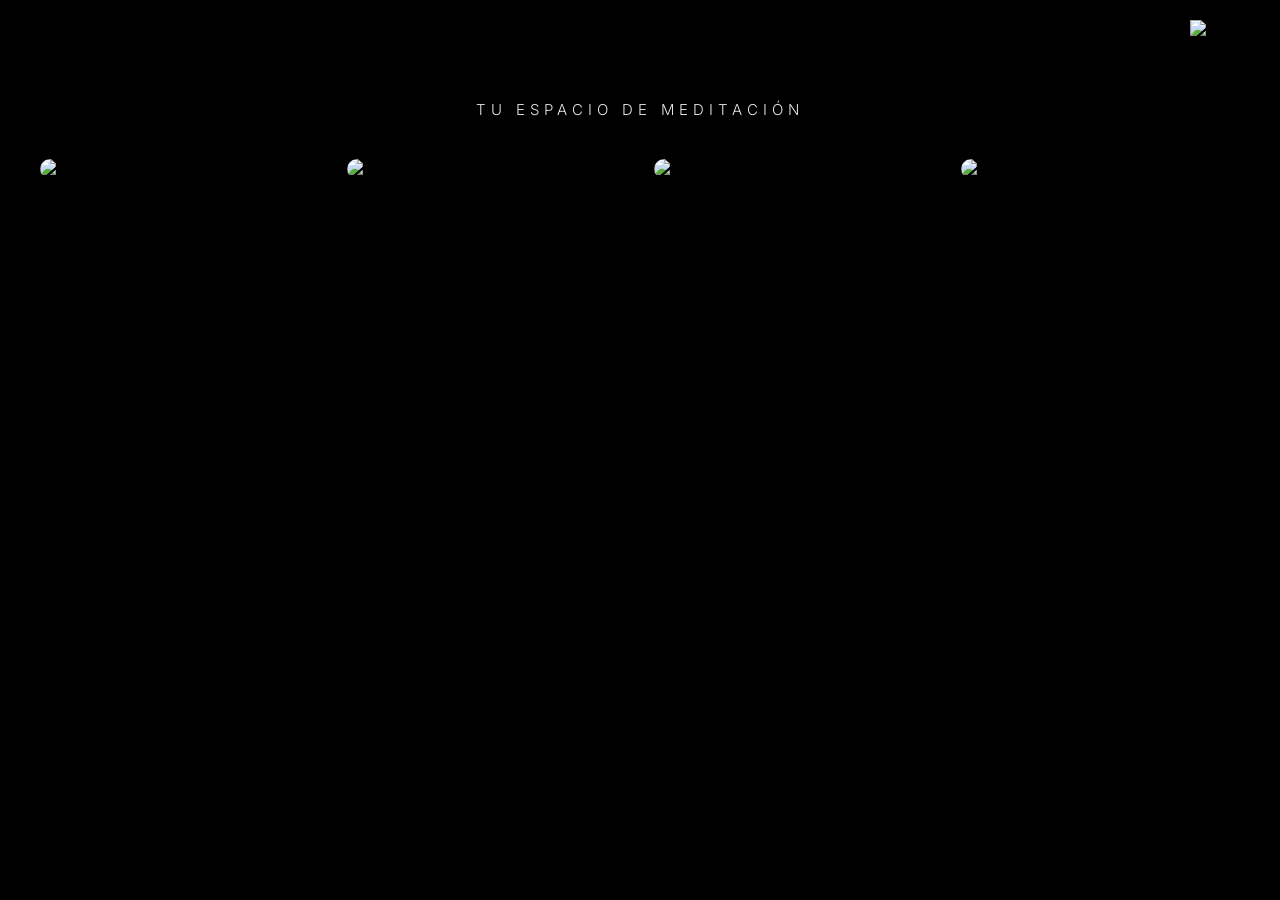
==== index.html @ c8a004c3 "Add files via upload" ====
<!DOCTYPE html>
<html lang="es">
<head>
    <meta charset="UTF-8">
    <meta name="viewport" content="width=device-width, initial-scale=1.0, viewport-fit=cover">
    <title>Dharma Eterno · Tu espacio de meditación</title>
    <meta name="theme-color" content="#0b0614">
    <meta name="apple-mobile-web-app-capable" content="yes">
    <meta name="mobile-web-app-capable" content="yes">
    <meta name="apple-mobile-web-app-status-bar-style" content="black-translucent">
    <meta name="apple-mobile-web-app-title" content="Dharma Eterno">
    <link rel="manifest" href="/manifest.webmanifest">
    <link rel="icon" href="/assets/img/icon-192.png">
    <link rel="apple-touch-icon" href="/assets/img/icon-192.png">
    <link rel="preconnect" href="https://fonts.googleapis.com">
    <link rel="preconnect" href="https://fonts.gstatic.com" crossorigin>
    <link href="https://fonts.googleapis.com/css2?family=Inter:wght@200;300;400&display=swap" rel="stylesheet">
    
    <style>
        body, html {
            margin: 0 !important;
            padding: 0 !important;
            width: 100% !important;
            height: 100% !important;
            font-family: 'Inter', sans-serif;
            background-color: #000;
            overflow: hidden !important;
            overscroll-behavior: none;
            position: fixed;
        }

        /* FONDO PRINCIPAL */
        .background-app {
            position: fixed; 
            top: 0;
            left: 0;
            width: 100%;
            height: 100%;
            background: url('/assets/home/fondo-home.webp') no-repeat center center; 
            background-size: cover;
            z-index: 1;
        }

        /* INTERFAZ PRINCIPAL */
        .scroll-container {
            position: fixed;
            top: 0;
            left: 0;
            z-index: 5;
            width: 100%;
            height: 100%;
            overflow-y: auto; 
            -webkit-overflow-scrolling: touch; 
            overscroll-behavior: contain;
            display: flex;
            flex-direction: column;
            align-items: center;
            box-sizing: border-box;
            padding: 100px 20px 40px 20px; 
        }

        .logo-container {
            position: fixed; 
            top: 20px;
            right: 20px;
            z-index: 10;
        }

        .logo {
            width: 70px;
            height: auto;
            display: block;
        }

        .app-title {
            font-size: 15px; 
            font-weight: 300; 
            color: #ffffff;
            margin-bottom: 40px; 
            text-align: center;
            letter-spacing: 5px; 
            text-transform: uppercase; 
            opacity: 0.9;
        }

        .grid-container {
            display: flex;
            flex-wrap: wrap; 
            justify-content: center;
            align-items: flex-start;
            gap: 28px; 
            width: 100%;
            max-width: 1200px;
            box-sizing: border-box;
        }

        /* Estilo base de las cartas */
        .grid-item {
            box-sizing: border-box;
            display: flex;
            justify-content: center;
            align-items: center;
            width: calc(25% - 21px); 
            position: relative;
            border-radius: 12px;
            overflow: hidden; 
            cursor: pointer;
            
            /* Entrada inicial en abanico suave */
            opacity: 0;
            transform: translateY(30px);
            animation: entradaSuave 1.2s cubic-bezier(0.25, 1, 0.5, 1) forwards;
            
            /* Crecimiento pausado y súper fluido */
            transition: transform 0.9s cubic-bezier(0.2, 0.8, 0.2, 1), opacity 0.9s ease;
            -webkit-tap-highlight-color: transparent;
        }

        .grid-item img {
            width: 100%;
            height: auto;
            display: block;
            pointer-events: none; 
        }

        /* CRECIMIENTO LENTO AL PULSAR */
        .grid-item.carta-pulsada {
            transform: scale(1.05) !important;
            z-index: 6; /* Se mantiene ligeramente por encima mientras ocurre el fundido */
        }

        /* Las no seleccionadas se atenúan con calma */
        .grid-container.seleccion-activa .grid-item:not(.carta-pulsada) {
            opacity: 0.3;
        }

        /* ONDAS DE LUZ CONCÉNTRICAS */
        .onda-luz {
            position: absolute;
            border: 2px solid rgba(255, 255, 255, 0.8);
            border-radius: 50%;
            transform: scale(0);
            pointer-events: none;
            opacity: 1;
            box-shadow: 0 0 25px rgba(255, 255, 255, 0.6), inset 0 0 20px rgba(255, 255, 255, 0.3);
            animation: expandirOnda 1.2s cubic-bezier(0.25, 1, 0.5, 1) forwards;
        }

        @keyframes expandirOnda {
            to {
                transform: scale(5.5);
                opacity: 0;
                box-shadow: 0 0 40px rgba(255, 255, 255, 0.2), inset 0 0 40px rgba(255, 255, 255, 0.05);
            }
        }

        /* Retrasos escalonados para cada onda */
        .onda-luz.onda-1 { animation-delay: 0s; }
        .onda-luz.onda-2 { animation-delay: 0.15s; }
        .onda-luz.onda-3 { animation-delay: 0.3s; }

        /* Retrasos de entrada inicial relajados */
        .grid-item:nth-child(1) { animation-delay: 0.15s; }
        .grid-item:nth-child(2) { animation-delay: 0.3s; }
        .grid-item:nth-child(3) { animation-delay: 0.45s; }
        .grid-item:nth-child(4) { animation-delay: 0.6s; }

        @keyframes entradaSuave {
            to { opacity: 1; transform: translateY(0); }
        }

        /* PANTALLAS SECUNDARIAS: FUNDIDO ENCADENADO LENTO */
        .sub-screen {
            position: fixed;
            top: 0;
            left: 0;
            width: 100%;
            height: 100%;
            z-index: 20; /* Aparecen por encima del Home sin quitarlo */
            display: flex;
            flex-direction: column;
            justify-content: center;
            align-items: center;
            color: white;
            
            /* Transición extremadamente lenta y poética */
            opacity: 0;
            pointer-events: none;
            transition: opacity 1s cubic-bezier(0.3, 0.05, 0.2, 1);
        }

        /* Cuando se activa, se funde pacíficamente sobre lo que ya hay */
        .sub-screen.activa {
            opacity: 1;
            pointer-events: auto;
        }

        #pantalla-1 { background-color: #1b2e24; } 
        #pantalla-2 { background-color: #1a2332; } 
        #pantalla-3 { background-color: #251b35; } 
        #pantalla-4 { background-color: #2d1e18; } 

        .sub-screen h1 {
            font-weight: 200;
            font-size: 28px;
            letter-spacing: 3px;
            margin-bottom: 30px;
        }

        .btn-volver {
            background: transparent;
            border: 1px solid rgba(255, 255, 255, 0.4);
            color: white;
            padding: 12px 30px;
            font-size: 12px;
            font-weight: 300;
            letter-spacing: 2px;
            text-transform: uppercase;
            cursor: pointer;
            border-radius: 30px;
            transition: background 0.5s, transform 0.3s;
        }

        .btn-volver:active {
            background: rgba(255, 255, 255, 0.1);
            transform: scale(0.97);
        }

        /* RESPONSIVE */
        @media (max-width: 768px) and (orientation: portrait) {
            .scroll-container { padding-top: 130px; }
            .grid-container { max-width: 550px; }
            .grid-item { width: calc(50% - 14px); }
            .app-title { font-size: 13px; margin-bottom: 30px; }
        }

        @media (max-height: 500px) and (orientation: landscape) {
            .scroll-container { padding-top: 80px; }
            .grid-container { max-width: 95%; }
            .grid-item { width: calc(25% - 21px); }
        }
    </style>
</head>
<body>

    <div class="background-app"></div>

    <div class="logo-container">
        <img src="/assets/img/logo.png" alt="Logo" class="logo">
    </div>

    <!-- Interfaz Principal (Permanece visible detrás durante el fundido) -->
    <div class="scroll-container" id="home-screen">
        <div class="app-title">Tu espacio de meditación</div>
        <div class="grid-container" id="cartas-contenedor">
            <div class="grid-item" onclick="abrirSeccion(2, this, event, '/meditaciones/')">
                <img src="/assets/home/carta-meditaciones.png" alt="Meditaciones por emoción">
            </div>
            <div class="grid-item" onclick="abrirSeccion(1, this, event, '/oraculo/')">
                <img src="/assets/home/carta-oraculo.png" alt="Oráculo de afirmaciones">
            </div>
            <div class="grid-item" onclick="abrirSeccion(3, this, event, '/musica/')">
                <img src="/assets/home/carta-musica.png" alt="Biblioteca de música">
            </div>
            <div class="grid-item" onclick="abrirSeccion(4, this, event, '/podcast/')">
                <img src="/assets/home/carta-podcast.png" alt="Podcast">
            </div>
        </div>
    </div>

    <!-- Fundidos de transición: al terminar se abre la sección real -->
    <div class="sub-screen" id="pantalla-1"></div>
    <div class="sub-screen" id="pantalla-2"></div>
    <div class="sub-screen" id="pantalla-3"></div>
    <div class="sub-screen" id="pantalla-4"></div>


    <script>
        var navegando = false;
        function abrirSeccion(numeroPantalla, elemento, event, destino) {
            if (navegando) return;
            navegando = true;
            // 1. La carta elegida crece lenta y armoniosamente
            document.getElementById('cartas-contenedor').classList.add('seleccion-activa');
            elemento.classList.add('carta-pulsada');

            // 2. GENERAR ONDAS DE LUZ CONCÉNTRICAS desde el punto del clic
            const numOndas = 3; // Cantidad de ondas
            
            for (let i = 0; i < numOndas; i++) {
                const onda = document.createElement('div');
                onda.classList.add('onda-luz', `onda-${i + 1}`);
                
                const tamano = 30; // Tamaño inicial pequeño
                onda.style.width = onda.style.height = `${tamano}px`;
                
                const rect = elemento.getBoundingClientRect();
                const clickX = event.clientX - rect.left;
                const clickY = event.clientY - rect.top;
                
                // Centrar la onda en el punto del clic
                onda.style.left = `${clickX - (tamano / 2)}px`;
                onda.style.top = `${clickY - (tamano / 2)}px`;
                
                elemento.appendChild(onda);
            }

            // 3. TRANSICIÓN ESPIRITUAL: La nueva pantalla aparece disolviéndose suavemente ENCIMA de las cartas.
            setTimeout(() => {
                document.getElementById(`pantalla-${numeroPantalla}`).classList.add('activa');
            }, 150); 

            // 4. Abrir la sección cuando el fundido ya casi ha terminado
            setTimeout(() => { window.location.href = destino; }, 1100);
        }

        function volverAlHome(numeroPantalla) {
            navegando = false;
            // El color secundario se desvanece suavemente revelando de nuevo las cartas que estaban debajo
            document.getElementById(`pantalla-${numeroPantalla}`).classList.remove('activa');
            document.getElementById('cartas-contenedor').classList.remove('seleccion-activa');
            
            const cartas = document.querySelectorAll('.grid-item');
            cartas.forEach((carta, indice) => {
                carta.classList.remove('carta-pulsada');
                
                // Limpiar ondas antiguas
                const ondasAntiguos = carta.querySelectorAll('.onda-luz');
                ondasAntiguos.forEach(o => o.remove());
                
                // Reiniciar animación armónica de abanico al volver
                carta.style.animation = 'none';
                carta.offsetHeight; 
                carta.style.animation = `entradaSuave 1.2s cubic-bezier(0.25, 1, 0.5, 1) forwards`;
                carta.style.animationDelay = `${(indice + 1) * 0.15}s`;
            });
        }
    
        // Si el usuario vuelve con el gesto "atrás" del móvil, se restablece la portada
        window.addEventListener('pageshow', function (e) {
            if (e.persisted || navegando) {
                document.querySelectorAll('.sub-screen').forEach(s => s.classList.remove('activa'));
                volverAlHome(0);
            }
        });
    </script>

</body>
</html>
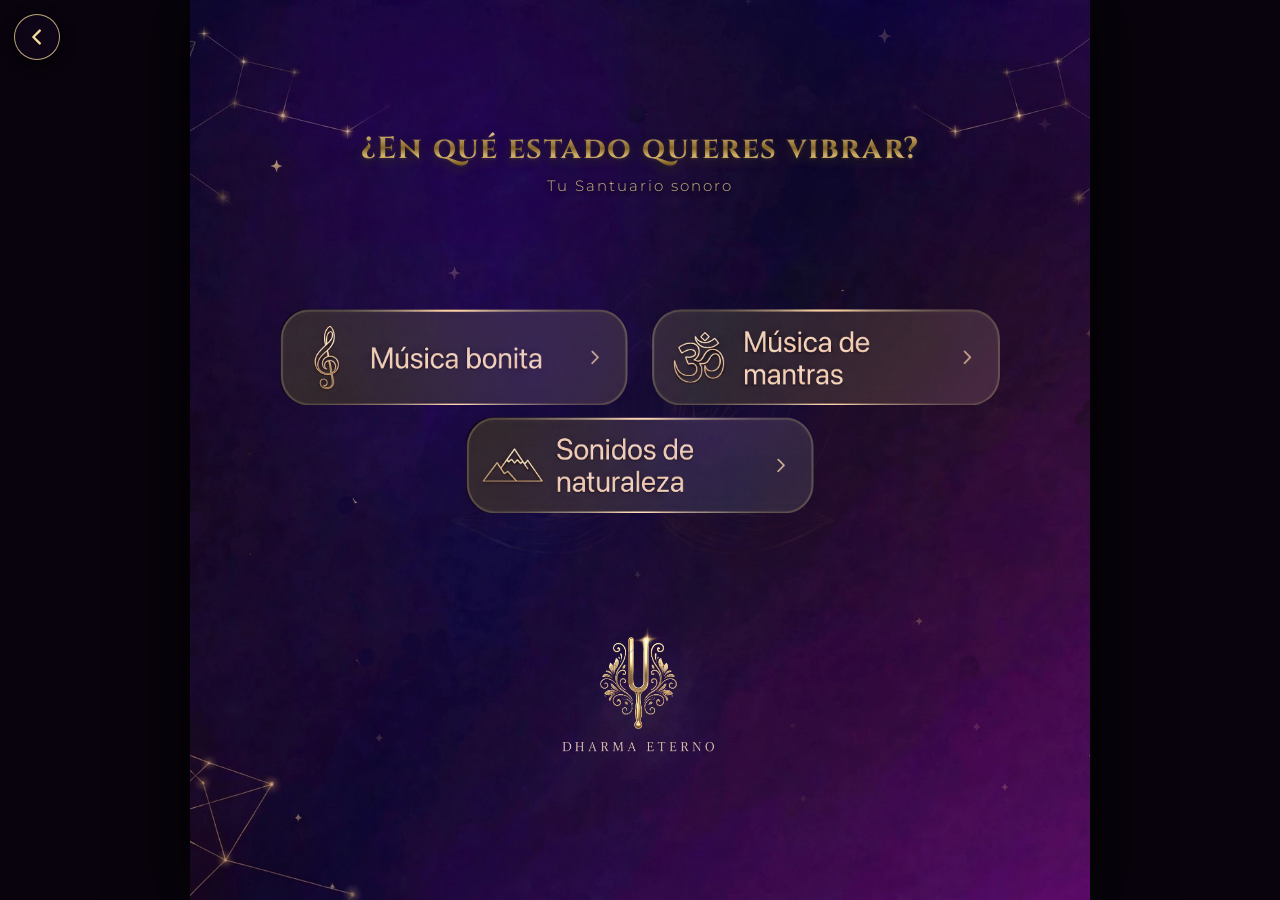
==== commit cd1aa077: "Add files via upload" ====
--- a/index.html
+++ b/index.html
@@ -3,152 +3,148 @@
 <head>
     <meta charset="UTF-8">
     <meta name="viewport" content="width=device-width, initial-scale=1.0, viewport-fit=cover">
-    <title>Dharma Eterno · Tu espacio de meditación</title>
-    <meta name="theme-color" content="#0b0614">
-    <meta name="apple-mobile-web-app-capable" content="yes">
-    <meta name="mobile-web-app-capable" content="yes">
-    <meta name="apple-mobile-web-app-status-bar-style" content="black-translucent">
-    <meta name="apple-mobile-web-app-title" content="Dharma Eterno">
-    <link rel="manifest" href="/manifest.webmanifest">
-    <link rel="icon" href="/assets/img/icon-192.png">
-    <link rel="apple-touch-icon" href="/assets/img/icon-192.png">
+    <title>Música · Dharma Eterno</title>
+    <!-- Fuentes elegantes -->
     <link rel="preconnect" href="https://fonts.googleapis.com">
     <link rel="preconnect" href="https://fonts.gstatic.com" crossorigin>
-    <link href="https://fonts.googleapis.com/css2?family=Inter:wght@200;300;400&display=swap" rel="stylesheet">
+    <link href="https://fonts.googleapis.com/css2?family=Cinzel:wght@600;700;800&family=Montserrat:wght@300;400;500&display=swap" rel="stylesheet">
     
     <style>
-        body, html {
-            margin: 0 !important;
-            padding: 0 !important;
-            width: 100% !important;
-            height: 100% !important;
-            font-family: 'Inter', sans-serif;
-            background-color: #000;
-            overflow: hidden !important;
-            overscroll-behavior: none;
-            position: fixed;
-        }
-
-        /* FONDO PRINCIPAL */
-        .background-app {
-            position: fixed; 
-            top: 0;
-            left: 0;
-            width: 100%;
-            height: 100%;
-            background: url('/assets/home/fondo-home.webp') no-repeat center center; 
+        * {
+            box-sizing: border-box;
+            margin: 0;
+            padding: 0;
+        }
+
+        html, body {
+            width: 100%;
+            min-height: 100vh;
+            background-color: #08030c;
+            font-family: 'Montserrat', sans-serif;
+            overflow-x: hidden;
+        }
+
+        /* Envoltorio de fondo general */
+        .app-viewport {
+            width: 100vw;
+            min-height: 100vh;
+            display: flex;
+            justify-content: center;
+            align-items: center;
+            background-color: #08030c;
+        }
+
+        /* Contenedor principal de la app */
+        .app-container {
+            width: 100%;
+            max-width: 900px;
+            min-height: 100vh;
+            background-image: url('/assets/img/fondo.webp');
             background-size: cover;
-            z-index: 1;
-        }
-
-        /* INTERFAZ PRINCIPAL */
-        .scroll-container {
-            position: fixed;
-            top: 0;
-            left: 0;
-            z-index: 5;
-            width: 100%;
-            height: 100%;
-            overflow-y: auto; 
-            -webkit-overflow-scrolling: touch; 
-            overscroll-behavior: contain;
+            background-position: center;
+            background-repeat: no-repeat;
             display: flex;
             flex-direction: column;
             align-items: center;
-            box-sizing: border-box;
-            padding: 100px 20px 40px 20px; 
-        }
-
-        .logo-container {
-            position: fixed; 
-            top: 20px;
-            right: 20px;
-            z-index: 10;
-        }
-
-        .logo {
-            width: 70px;
-            height: auto;
-            display: block;
-        }
-
-        .app-title {
-            font-size: 15px; 
-            font-weight: 300; 
-            color: #ffffff;
-            margin-bottom: 40px; 
+            justify-content: space-between;
+            box-shadow: 0 0 60px rgba(0, 0, 0, 0.95);
+            position: relative;
+        }
+
+        /* Estilos del Encabezado */
+        .header {
             text-align: center;
-            letter-spacing: 5px; 
-            text-transform: uppercase; 
-            opacity: 0.9;
-        }
-
-        .grid-container {
-            display: flex;
-            flex-wrap: wrap; 
-            justify-content: center;
-            align-items: flex-start;
-            gap: 28px; 
-            width: 100%;
-            max-width: 1200px;
-            box-sizing: border-box;
-        }
-
-        /* Estilo base de las cartas */
-        .grid-item {
-            box-sizing: border-box;
+            width: 100%;
+            max-width: 800px;
+        }
+
+        /* TÍTULO ORO VIEJO / ANTIGUO MATIZADO */
+        .header h1 {
+            font-family: 'Cinzel', serif;
+            font-weight: 700;
+            line-height: 1.25;
+            letter-spacing: 1.5px;
+            text-align: center;
+            margin-bottom: 8px;
+
+            background: linear-gradient(
+                180deg, 
+                #EADBBD 0%, 
+                #C2A15D 20%, 
+                #856428 48%, 
+                #D4B36B 68%, 
+                #94712F 85%, 
+                #573F15 100%
+            );
+            -webkit-background-clip: text;
+            -webkit-text-fill-color: transparent;
+
+            filter: drop-shadow(0px 3px 5px rgba(0, 0, 0, 0.92)) drop-shadow(0px 1px 1px rgba(255, 235, 190, 0.2));
+        }
+
+        .header p {
+            color: #cbb483;
+            font-weight: 300;
+            letter-spacing: 2px;
+            text-shadow: 0 2px 5px rgba(0, 0, 0, 0.9);
+        }
+
+        /* Contenedor de Botones */
+        .grid-buttons {
+            display: grid;
+            width: 100%;
+            transition: opacity 0.8s ease;
+        }
+
+        .btn-item {
+            width: 100%;
+            background: transparent;
+            border: none;
+            cursor: pointer;
+            outline: none;
             display: flex;
             justify-content: center;
             align-items: center;
-            width: calc(25% - 21px); 
             position: relative;
+            overflow: hidden; /* Mantiene las ondas dentro del marco del botón */
             border-radius: 12px;
-            overflow: hidden; 
-            cursor: pointer;
-            
-            /* Entrada inicial en abanico suave */
-            opacity: 0;
-            transform: translateY(30px);
-            animation: entradaSuave 1.2s cubic-bezier(0.25, 1, 0.5, 1) forwards;
-            
-            /* Crecimiento pausado y súper fluido */
-            transition: transform 0.9s cubic-bezier(0.2, 0.8, 0.2, 1), opacity 0.9s ease;
+            transition: transform 0.8s cubic-bezier(0.2, 0.8, 0.2, 1), opacity 0.8s ease;
             -webkit-tap-highlight-color: transparent;
         }
 
-        .grid-item img {
+        .btn-item img {
             width: 100%;
             height: auto;
             display: block;
-            pointer-events: none; 
-        }
-
-        /* CRECIMIENTO LENTO AL PULSAR */
-        .grid-item.carta-pulsada {
+            pointer-events: none;
+        }
+
+        /* EFECTO AL PULSAR EL BOTÓN */
+        .btn-item.carta-pulsada {
             transform: scale(1.05) !important;
-            z-index: 6; /* Se mantiene ligeramente por encima mientras ocurre el fundido */
+            z-index: 6;
         }
 
         /* Las no seleccionadas se atenúan con calma */
-        .grid-container.seleccion-activa .grid-item:not(.carta-pulsada) {
+        .grid-buttons.seleccion-activa .btn-item:not(.carta-pulsada) {
             opacity: 0.3;
         }
 
         /* ONDAS DE LUZ CONCÉNTRICAS */
         .onda-luz {
             position: absolute;
-            border: 2px solid rgba(255, 255, 255, 0.8);
+            border: 2px solid rgba(255, 255, 255, 0.85);
             border-radius: 50%;
             transform: scale(0);
             pointer-events: none;
             opacity: 1;
-            box-shadow: 0 0 25px rgba(255, 255, 255, 0.6), inset 0 0 20px rgba(255, 255, 255, 0.3);
+            box-shadow: 0 0 25px rgba(255, 255, 255, 0.7), inset 0 0 20px rgba(255, 255, 255, 0.35);
             animation: expandirOnda 1.2s cubic-bezier(0.25, 1, 0.5, 1) forwards;
         }
 
         @keyframes expandirOnda {
             to {
-                transform: scale(5.5);
+                transform: scale(6);
                 opacity: 0;
                 box-shadow: 0 0 40px rgba(255, 255, 255, 0.2), inset 0 0 40px rgba(255, 255, 255, 0.05);
             }
@@ -159,37 +155,38 @@
         .onda-luz.onda-2 { animation-delay: 0.15s; }
         .onda-luz.onda-3 { animation-delay: 0.3s; }
 
-        /* Retrasos de entrada inicial relajados */
-        .grid-item:nth-child(1) { animation-delay: 0.15s; }
-        .grid-item:nth-child(2) { animation-delay: 0.3s; }
-        .grid-item:nth-child(3) { animation-delay: 0.45s; }
-        .grid-item:nth-child(4) { animation-delay: 0.6s; }
-
-        @keyframes entradaSuave {
-            to { opacity: 1; transform: translateY(0); }
-        }
-
-        /* PANTALLAS SECUNDARIAS: FUNDIDO ENCADENADO LENTO */
+        /* Logo inferior */
+        .logo-container {
+            text-align: center;
+            display: flex;
+            justify-content: center;
+            align-items: center;
+        }
+
+        .logo-container img {
+            width: 100%;
+            height: auto;
+            display: block;
+        }
+
+        /* PANTALLAS SECUNDARIAS */
         .sub-screen {
             position: fixed;
             top: 0;
             left: 0;
             width: 100%;
             height: 100%;
-            z-index: 20; /* Aparecen por encima del Home sin quitarlo */
+            z-index: 20;
             display: flex;
             flex-direction: column;
             justify-content: center;
             align-items: center;
             color: white;
-            
-            /* Transición extremadamente lenta y poética */
             opacity: 0;
             pointer-events: none;
-            transition: opacity 1s cubic-bezier(0.3, 0.05, 0.2, 1);
-        }
-
-        /* Cuando se activa, se funde pacíficamente sobre lo que ya hay */
+            transition: opacity 1.4s cubic-bezier(0.3, 0.05, 0.2, 1);
+        }
+
         .sub-screen.activa {
             opacity: 1;
             pointer-events: auto;
@@ -201,8 +198,9 @@
         #pantalla-4 { background-color: #2d1e18; } 
 
         .sub-screen h1 {
-            font-weight: 200;
-            font-size: 28px;
+            font-family: 'Cinzel', serif;
+            font-weight: 400;
+            font-size: 26px;
             letter-spacing: 3px;
             margin-bottom: 30px;
         }
@@ -226,124 +224,196 @@
             transform: scale(0.97);
         }
 
-        /* RESPONSIVE */
-        @media (max-width: 768px) and (orientation: portrait) {
-            .scroll-container { padding-top: 130px; }
-            .grid-container { max-width: 550px; }
-            .grid-item { width: calc(50% - 14px); }
-            .app-title { font-size: 13px; margin-bottom: 30px; }
-        }
-
-        @media (max-height: 500px) and (orientation: landscape) {
-            .scroll-container { padding-top: 80px; }
-            .grid-container { max-width: 95%; }
-            .grid-item { width: calc(25% - 21px); }
+
+        /* ============================================================
+           1. MODO VERTICAL: 1 sola columna
+           ============================================================ */
+        @media (max-width: 768px) and (max-aspect-ratio: 1/1), (orientation: portrait) {
+            .app-container {
+                padding: 55px 20px 35px 20px;
+                min-height: 100vh;
+            }
+
+            .header h1 {
+                font-size: 1.8rem;
+            }
+
+            .header p {
+                font-size: 0.95rem;
+            }
+
+            .grid-buttons {
+                grid-template-columns: 1fr !important;
+                gap: 14px;
+                max-width: 420px;
+                margin: 20px 0;
+            }
+
+            .logo-container {
+                max-width: 220px;
+            }
+        }
+
+
+        /* ============================================================
+           2. MODO HORIZONTAL: 2 filas de 2 botones (2x2)
+           ============================================================ */
+        @media (min-aspect-ratio: 1/1), (orientation: landscape) {
+            .app-container {
+                padding: 25px 35px 20px 35px;
+                min-height: 100vh;
+                height: 100vh;
+                justify-content: space-evenly;
+            }
+
+            .header h1 {
+                font-size: 1.9rem;
+            }
+
+            .header p {
+                font-size: 0.95rem;
+            }
+
+            .grid-buttons {
+                grid-template-columns: repeat(2, 1fr) !important;
+                gap: 12px 24px;
+                max-width: 720px;
+                margin: 10px 0;
+            }
+
+            .logo-container {
+                max-width: 170px;
+            }
+
+            /* Con 3 botones, el tercero queda centrado debajo */
+            .btn-item:nth-child(3) {
+                grid-column: 1 / -1;
+                width: calc(50% - 12px);
+                justify-self: center;
+            }
+        }
+
+        /* Pantallas apaisadas con poca altura */
+        @media (orientation: landscape) and (max-height: 500px) {
+            .app-container {
+                padding: 12px 20px 10px 20px;
+            }
+
+            .header h1 {
+                font-size: 1.4rem;
+            }
+
+            .header p {
+                font-size: 0.8rem;
+            }
+
+            .grid-buttons {
+                gap: 8px 16px;
+                max-width: 580px;
+            }
+
+            .logo-container {
+                max-width: 130px;
+            }
         }
     </style>
 </head>
 <body>
 
-    <div class="background-app"></div>
-
-    <div class="logo-container">
-        <img src="/assets/img/logo.png" alt="Logo" class="logo">
-    </div>
-
-    <!-- Interfaz Principal (Permanece visible detrás durante el fundido) -->
-    <div class="scroll-container" id="home-screen">
-        <div class="app-title">Tu espacio de meditación</div>
-        <div class="grid-container" id="cartas-contenedor">
-            <div class="grid-item" onclick="abrirSeccion(2, this, event, '/meditaciones/')">
-                <img src="/assets/home/carta-meditaciones.png" alt="Meditaciones por emoción">
+    <div class="app-viewport">
+        <div class="app-container">
+            <!-- Encabezado con efecto Oro Viejo / Antiguo Matizado -->
+            <div class="header">
+                <h1>¿En qué estado quieres vibrar?</h1>
+                <p>Tu Santuario sonoro</p>
             </div>
-            <div class="grid-item" onclick="abrirSeccion(1, this, event, '/oraculo/')">
-                <img src="/assets/home/carta-oraculo.png" alt="Oráculo de afirmaciones">
+
+            <!-- Botones con efecto de Ondas de Luz al hacer clic -->
+            <div class="grid-buttons" id="cartas-contenedor">
+                <!-- Botón 1 -->
+                <button class="btn-item" onclick="abrirSeccion(this, event, '/musica/bonita/')">
+                    <img src="/assets/musica/bonita.png" alt="Música bonita">
+                </button>
+
+                <!-- Botón 2 -->
+                <button class="btn-item" onclick="abrirSeccion(this, event, '/musica/mantras/')">
+                    <img src="/assets/musica/mantras.png" alt="Música de mantras">
+                </button>
+
+                <!-- Botón 3 -->
+                <button class="btn-item" onclick="abrirSeccion(this, event, '/musica/naturaleza/')">
+                    <img src="/assets/musica/naturaleza.png" alt="Sonidos de naturaleza">
+                </button>
             </div>
-            <div class="grid-item" onclick="abrirSeccion(3, this, event, '/musica/')">
-                <img src="/assets/home/carta-musica.png" alt="Biblioteca de música">
-            </div>
-            <div class="grid-item" onclick="abrirSeccion(4, this, event, '/podcast/')">
-                <img src="/assets/home/carta-podcast.png" alt="Podcast">
+
+            <!-- Logotipo Dharma Eterno -->
+            <div class="logo-container">
+                <img src="/assets/img/logo.png" alt="Dharma Eterno Logo">
             </div>
         </div>
     </div>
 
-    <!-- Fundidos de transición: al terminar se abre la sección real -->
-    <div class="sub-screen" id="pantalla-1"></div>
-    <div class="sub-screen" id="pantalla-2"></div>
-    <div class="sub-screen" id="pantalla-3"></div>
-    <div class="sub-screen" id="pantalla-4"></div>
-
 
     <script>
         var navegando = false;
-        function abrirSeccion(numeroPantalla, elemento, event, destino) {
+        function abrirSeccion(elemento, event, destino) {
             if (navegando) return;
             navegando = true;
-            // 1. La carta elegida crece lenta y armoniosamente
+            // 1. Efectos visuales en los botones
             document.getElementById('cartas-contenedor').classList.add('seleccion-activa');
             elemento.classList.add('carta-pulsada');
 
-            // 2. GENERAR ONDAS DE LUZ CONCÉNTRICAS desde el punto del clic
-            const numOndas = 3; // Cantidad de ondas
+            // 2. Generación de las 3 Ondas Concéntricas desde el toque
+            const numOndas = 3;
             
             for (let i = 0; i < numOndas; i++) {
                 const onda = document.createElement('div');
                 onda.classList.add('onda-luz', `onda-${i + 1}`);
                 
-                const tamano = 30; // Tamaño inicial pequeño
+                const tamano = 30;
                 onda.style.width = onda.style.height = `${tamano}px`;
                 
                 const rect = elemento.getBoundingClientRect();
                 const clickX = event.clientX - rect.left;
                 const clickY = event.clientY - rect.top;
                 
-                // Centrar la onda en el punto del clic
                 onda.style.left = `${clickX - (tamano / 2)}px`;
                 onda.style.top = `${clickY - (tamano / 2)}px`;
                 
                 elemento.appendChild(onda);
             }
 
-            // 3. TRANSICIÓN ESPIRITUAL: La nueva pantalla aparece disolviéndose suavemente ENCIMA de las cartas.
-            setTimeout(() => {
-                document.getElementById(`pantalla-${numeroPantalla}`).classList.add('activa');
-            }, 150); 
-
-            // 4. Abrir la sección cuando el fundido ya casi ha terminado
-            setTimeout(() => { window.location.href = destino; }, 1100);
-        }
-
-        function volverAlHome(numeroPantalla) {
+            // 3. Abrir la sección tras el efecto de ondas
+            setTimeout(() => { window.location.href = destino; }, 900);
+        }
+
+        function volverAlHome() {
             navegando = false;
-            // El color secundario se desvanece suavemente revelando de nuevo las cartas que estaban debajo
-            document.getElementById(`pantalla-${numeroPantalla}`).classList.remove('activa');
             document.getElementById('cartas-contenedor').classList.remove('seleccion-activa');
             
-            const cartas = document.querySelectorAll('.grid-item');
-            cartas.forEach((carta, indice) => {
-                carta.classList.remove('carta-pulsada');
+            const botones = document.querySelectorAll('.btn-item');
+            botones.forEach((btn) => {
+                btn.classList.remove('carta-pulsada');
                 
-                // Limpiar ondas antiguas
-                const ondasAntiguos = carta.querySelectorAll('.onda-luz');
-                ondasAntiguos.forEach(o => o.remove());
-                
-                // Reiniciar animación armónica de abanico al volver
-                carta.style.animation = 'none';
-                carta.offsetHeight; 
-                carta.style.animation = `entradaSuave 1.2s cubic-bezier(0.25, 1, 0.5, 1) forwards`;
-                carta.style.animationDelay = `${(indice + 1) * 0.15}s`;
+                // Limpieza de las ondas anteriores
+                const ondasAntiguas = btn.querySelectorAll('.onda-luz');
+                ondasAntiguas.forEach(o => o.remove());
             });
         }
     
-        // Si el usuario vuelve con el gesto "atrás" del móvil, se restablece la portada
-        window.addEventListener('pageshow', function (e) {
-            if (e.persisted || navegando) {
-                document.querySelectorAll('.sub-screen').forEach(s => s.classList.remove('activa'));
-                volverAlHome(0);
-            }
-        });
+        window.addEventListener('pageshow', function (e) { if (e.persisted || navegando) volverAlHome(); });
     </script>
 
+
+<!-- Botón volver (añadido al unir la app) -->
+<style>
+.de-back{position:fixed;top:calc(env(safe-area-inset-top,0px) + 14px);left:14px;z-index:100000;width:46px;height:46px;border-radius:50%;
+display:flex;align-items:center;justify-content:center;text-decoration:none;color:#f6dc9a;background:rgba(18,8,32,.62);
+border:1.5px solid rgba(246,220,154,.75);box-shadow:0 4px 16px rgba(0,0,0,.45);-webkit-backdrop-filter:blur(6px);backdrop-filter:blur(6px);
+-webkit-tap-highlight-color:transparent;transition:transform .2s,background .2s}
+.de-back:active{transform:scale(.92);background:rgba(18,8,32,.85)}
+.de-back svg{width:22px;height:22px;fill:none;stroke:currentColor;stroke-width:2.6;stroke-linecap:round;stroke-linejoin:round}
+</style>
+<a class="de-back" href="/" aria-label="Volver"><svg viewBox="0 0 24 24"><path d="M15 5l-7 7 7 7"/></svg></a>
 </body>
 </html>
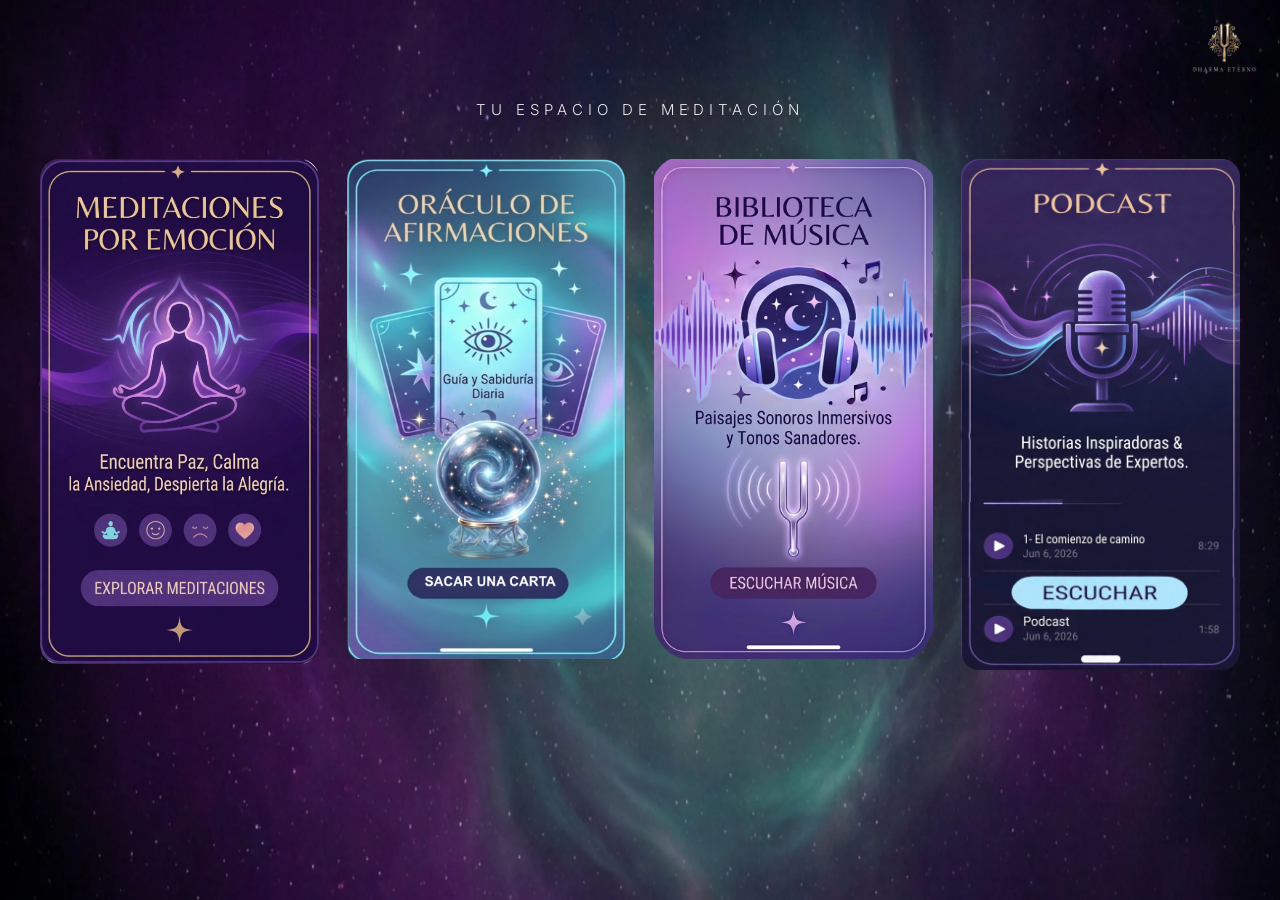
==== commit ef7efb25: "Add files via upload" ====
--- a/index.html
+++ b/index.html
@@ -3,148 +3,152 @@
 <head>
     <meta charset="UTF-8">
     <meta name="viewport" content="width=device-width, initial-scale=1.0, viewport-fit=cover">
-    <title>Música · Dharma Eterno</title>
-    <!-- Fuentes elegantes -->
+    <title>Dharma Eterno · Tu espacio de meditación</title>
+    <meta name="theme-color" content="#0b0614">
+    <meta name="apple-mobile-web-app-capable" content="yes">
+    <meta name="mobile-web-app-capable" content="yes">
+    <meta name="apple-mobile-web-app-status-bar-style" content="black-translucent">
+    <meta name="apple-mobile-web-app-title" content="Dharma Eterno">
+    <link rel="manifest" href="/manifest.webmanifest">
+    <link rel="icon" href="/assets/img/icon-192.png">
+    <link rel="apple-touch-icon" href="/assets/img/icon-192.png">
     <link rel="preconnect" href="https://fonts.googleapis.com">
     <link rel="preconnect" href="https://fonts.gstatic.com" crossorigin>
-    <link href="https://fonts.googleapis.com/css2?family=Cinzel:wght@600;700;800&family=Montserrat:wght@300;400;500&display=swap" rel="stylesheet">
+    <link href="https://fonts.googleapis.com/css2?family=Inter:wght@200;300;400&display=swap" rel="stylesheet">
     
     <style>
-        * {
+        body, html {
+            margin: 0 !important;
+            padding: 0 !important;
+            width: 100% !important;
+            height: 100% !important;
+            font-family: 'Inter', sans-serif;
+            background-color: #000;
+            overflow: hidden !important;
+            overscroll-behavior: none;
+            position: fixed;
+        }
+
+        /* FONDO PRINCIPAL */
+        .background-app {
+            position: fixed; 
+            top: 0;
+            left: 0;
+            width: 100%;
+            height: 100%;
+            background: url('/assets/home/fondo-home.webp') no-repeat center center; 
+            background-size: cover;
+            z-index: 1;
+        }
+
+        /* INTERFAZ PRINCIPAL */
+        .scroll-container {
+            position: fixed;
+            top: 0;
+            left: 0;
+            z-index: 5;
+            width: 100%;
+            height: 100%;
+            overflow-y: auto; 
+            -webkit-overflow-scrolling: touch; 
+            overscroll-behavior: contain;
+            display: flex;
+            flex-direction: column;
+            align-items: center;
             box-sizing: border-box;
-            margin: 0;
-            padding: 0;
-        }
-
-        html, body {
-            width: 100%;
-            min-height: 100vh;
-            background-color: #08030c;
-            font-family: 'Montserrat', sans-serif;
-            overflow-x: hidden;
-        }
-
-        /* Envoltorio de fondo general */
-        .app-viewport {
-            width: 100vw;
-            min-height: 100vh;
+            padding: 100px 20px 40px 20px; 
+        }
+
+        .logo-container {
+            position: fixed; 
+            top: 20px;
+            right: 20px;
+            z-index: 10;
+        }
+
+        .logo {
+            width: 70px;
+            height: auto;
+            display: block;
+        }
+
+        .app-title {
+            font-size: 15px; 
+            font-weight: 300; 
+            color: #ffffff;
+            margin-bottom: 40px; 
+            text-align: center;
+            letter-spacing: 5px; 
+            text-transform: uppercase; 
+            opacity: 0.9;
+        }
+
+        .grid-container {
+            display: flex;
+            flex-wrap: wrap; 
+            justify-content: center;
+            align-items: flex-start;
+            gap: 28px; 
+            width: 100%;
+            max-width: 1200px;
+            box-sizing: border-box;
+        }
+
+        /* Estilo base de las cartas */
+        .grid-item {
+            box-sizing: border-box;
             display: flex;
             justify-content: center;
             align-items: center;
-            background-color: #08030c;
-        }
-
-        /* Contenedor principal de la app */
-        .app-container {
-            width: 100%;
-            max-width: 900px;
-            min-height: 100vh;
-            background-image: url('/assets/img/fondo.webp');
-            background-size: cover;
-            background-position: center;
-            background-repeat: no-repeat;
-            display: flex;
-            flex-direction: column;
-            align-items: center;
-            justify-content: space-between;
-            box-shadow: 0 0 60px rgba(0, 0, 0, 0.95);
+            width: calc(25% - 21px); 
             position: relative;
-        }
-
-        /* Estilos del Encabezado */
-        .header {
-            text-align: center;
-            width: 100%;
-            max-width: 800px;
-        }
-
-        /* TÍTULO ORO VIEJO / ANTIGUO MATIZADO */
-        .header h1 {
-            font-family: 'Cinzel', serif;
-            font-weight: 700;
-            line-height: 1.25;
-            letter-spacing: 1.5px;
-            text-align: center;
-            margin-bottom: 8px;
-
-            background: linear-gradient(
-                180deg, 
-                #EADBBD 0%, 
-                #C2A15D 20%, 
-                #856428 48%, 
-                #D4B36B 68%, 
-                #94712F 85%, 
-                #573F15 100%
-            );
-            -webkit-background-clip: text;
-            -webkit-text-fill-color: transparent;
-
-            filter: drop-shadow(0px 3px 5px rgba(0, 0, 0, 0.92)) drop-shadow(0px 1px 1px rgba(255, 235, 190, 0.2));
-        }
-
-        .header p {
-            color: #cbb483;
-            font-weight: 300;
-            letter-spacing: 2px;
-            text-shadow: 0 2px 5px rgba(0, 0, 0, 0.9);
-        }
-
-        /* Contenedor de Botones */
-        .grid-buttons {
-            display: grid;
-            width: 100%;
-            transition: opacity 0.8s ease;
-        }
-
-        .btn-item {
-            width: 100%;
-            background: transparent;
-            border: none;
+            border-radius: 12px;
+            overflow: hidden; 
             cursor: pointer;
-            outline: none;
-            display: flex;
-            justify-content: center;
-            align-items: center;
-            position: relative;
-            overflow: hidden; /* Mantiene las ondas dentro del marco del botón */
-            border-radius: 12px;
-            transition: transform 0.8s cubic-bezier(0.2, 0.8, 0.2, 1), opacity 0.8s ease;
+            
+            /* Entrada inicial en abanico suave */
+            opacity: 0;
+            transform: translateY(30px);
+            animation: entradaSuave 1.2s cubic-bezier(0.25, 1, 0.5, 1) forwards;
+            
+            /* Crecimiento pausado y súper fluido */
+            transition: transform 0.9s cubic-bezier(0.2, 0.8, 0.2, 1), opacity 0.9s ease;
             -webkit-tap-highlight-color: transparent;
         }
 
-        .btn-item img {
+        .grid-item img {
             width: 100%;
             height: auto;
             display: block;
-            pointer-events: none;
-        }
-
-        /* EFECTO AL PULSAR EL BOTÓN */
-        .btn-item.carta-pulsada {
+            pointer-events: none; 
+        }
+
+        /* CRECIMIENTO LENTO AL PULSAR */
+        .grid-item.carta-pulsada {
             transform: scale(1.05) !important;
-            z-index: 6;
+            z-index: 6; /* Se mantiene ligeramente por encima mientras ocurre el fundido */
         }
 
         /* Las no seleccionadas se atenúan con calma */
-        .grid-buttons.seleccion-activa .btn-item:not(.carta-pulsada) {
+        .grid-container.seleccion-activa .grid-item:not(.carta-pulsada) {
             opacity: 0.3;
         }
 
         /* ONDAS DE LUZ CONCÉNTRICAS */
         .onda-luz {
             position: absolute;
-            border: 2px solid rgba(255, 255, 255, 0.85);
+            border: 2px solid rgba(255, 255, 255, 0.8);
             border-radius: 50%;
             transform: scale(0);
             pointer-events: none;
             opacity: 1;
-            box-shadow: 0 0 25px rgba(255, 255, 255, 0.7), inset 0 0 20px rgba(255, 255, 255, 0.35);
+            box-shadow: 0 0 25px rgba(255, 255, 255, 0.6), inset 0 0 20px rgba(255, 255, 255, 0.3);
             animation: expandirOnda 1.2s cubic-bezier(0.25, 1, 0.5, 1) forwards;
         }
 
         @keyframes expandirOnda {
             to {
-                transform: scale(6);
+                transform: scale(5.5);
                 opacity: 0;
                 box-shadow: 0 0 40px rgba(255, 255, 255, 0.2), inset 0 0 40px rgba(255, 255, 255, 0.05);
             }
@@ -155,38 +159,37 @@
         .onda-luz.onda-2 { animation-delay: 0.15s; }
         .onda-luz.onda-3 { animation-delay: 0.3s; }
 
-        /* Logo inferior */
-        .logo-container {
-            text-align: center;
-            display: flex;
-            justify-content: center;
-            align-items: center;
-        }
-
-        .logo-container img {
-            width: 100%;
-            height: auto;
-            display: block;
-        }
-
-        /* PANTALLAS SECUNDARIAS */
+        /* Retrasos de entrada inicial relajados */
+        .grid-item:nth-child(1) { animation-delay: 0.15s; }
+        .grid-item:nth-child(2) { animation-delay: 0.3s; }
+        .grid-item:nth-child(3) { animation-delay: 0.45s; }
+        .grid-item:nth-child(4) { animation-delay: 0.6s; }
+
+        @keyframes entradaSuave {
+            to { opacity: 1; transform: translateY(0); }
+        }
+
+        /* PANTALLAS SECUNDARIAS: FUNDIDO ENCADENADO LENTO */
         .sub-screen {
             position: fixed;
             top: 0;
             left: 0;
             width: 100%;
             height: 100%;
-            z-index: 20;
+            z-index: 20; /* Aparecen por encima del Home sin quitarlo */
             display: flex;
             flex-direction: column;
             justify-content: center;
             align-items: center;
             color: white;
+            
+            /* Transición extremadamente lenta y poética */
             opacity: 0;
             pointer-events: none;
-            transition: opacity 1.4s cubic-bezier(0.3, 0.05, 0.2, 1);
-        }
-
+            transition: opacity 1s cubic-bezier(0.3, 0.05, 0.2, 1);
+        }
+
+        /* Cuando se activa, se funde pacíficamente sobre lo que ya hay */
         .sub-screen.activa {
             opacity: 1;
             pointer-events: auto;
@@ -198,9 +201,8 @@
         #pantalla-4 { background-color: #2d1e18; } 
 
         .sub-screen h1 {
-            font-family: 'Cinzel', serif;
-            font-weight: 400;
-            font-size: 26px;
+            font-weight: 200;
+            font-size: 28px;
             letter-spacing: 3px;
             margin-bottom: 30px;
         }
@@ -224,196 +226,124 @@
             transform: scale(0.97);
         }
 
-
-        /* ============================================================
-           1. MODO VERTICAL: 1 sola columna
-           ============================================================ */
-        @media (max-width: 768px) and (max-aspect-ratio: 1/1), (orientation: portrait) {
-            .app-container {
-                padding: 55px 20px 35px 20px;
-                min-height: 100vh;
-            }
-
-            .header h1 {
-                font-size: 1.8rem;
-            }
-
-            .header p {
-                font-size: 0.95rem;
-            }
-
-            .grid-buttons {
-                grid-template-columns: 1fr !important;
-                gap: 14px;
-                max-width: 420px;
-                margin: 20px 0;
-            }
-
-            .logo-container {
-                max-width: 220px;
-            }
-        }
-
-
-        /* ============================================================
-           2. MODO HORIZONTAL: 2 filas de 2 botones (2x2)
-           ============================================================ */
-        @media (min-aspect-ratio: 1/1), (orientation: landscape) {
-            .app-container {
-                padding: 25px 35px 20px 35px;
-                min-height: 100vh;
-                height: 100vh;
-                justify-content: space-evenly;
-            }
-
-            .header h1 {
-                font-size: 1.9rem;
-            }
-
-            .header p {
-                font-size: 0.95rem;
-            }
-
-            .grid-buttons {
-                grid-template-columns: repeat(2, 1fr) !important;
-                gap: 12px 24px;
-                max-width: 720px;
-                margin: 10px 0;
-            }
-
-            .logo-container {
-                max-width: 170px;
-            }
-
-            /* Con 3 botones, el tercero queda centrado debajo */
-            .btn-item:nth-child(3) {
-                grid-column: 1 / -1;
-                width: calc(50% - 12px);
-                justify-self: center;
-            }
-        }
-
-        /* Pantallas apaisadas con poca altura */
-        @media (orientation: landscape) and (max-height: 500px) {
-            .app-container {
-                padding: 12px 20px 10px 20px;
-            }
-
-            .header h1 {
-                font-size: 1.4rem;
-            }
-
-            .header p {
-                font-size: 0.8rem;
-            }
-
-            .grid-buttons {
-                gap: 8px 16px;
-                max-width: 580px;
-            }
-
-            .logo-container {
-                max-width: 130px;
-            }
+        /* RESPONSIVE */
+        @media (max-width: 768px) and (orientation: portrait) {
+            .scroll-container { padding-top: 130px; }
+            .grid-container { max-width: 550px; }
+            .grid-item { width: calc(50% - 14px); }
+            .app-title { font-size: 13px; margin-bottom: 30px; }
+        }
+
+        @media (max-height: 500px) and (orientation: landscape) {
+            .scroll-container { padding-top: 80px; }
+            .grid-container { max-width: 95%; }
+            .grid-item { width: calc(25% - 21px); }
         }
     </style>
 </head>
 <body>
 
-    <div class="app-viewport">
-        <div class="app-container">
-            <!-- Encabezado con efecto Oro Viejo / Antiguo Matizado -->
-            <div class="header">
-                <h1>¿En qué estado quieres vibrar?</h1>
-                <p>Tu Santuario sonoro</p>
+    <div class="background-app"></div>
+
+    <div class="logo-container">
+        <img src="/assets/img/logo.png" alt="Logo" class="logo">
+    </div>
+
+    <!-- Interfaz Principal (Permanece visible detrás durante el fundido) -->
+    <div class="scroll-container" id="home-screen">
+        <div class="app-title">Tu espacio de meditación</div>
+        <div class="grid-container" id="cartas-contenedor">
+            <div class="grid-item" onclick="abrirSeccion(2, this, event, '/meditaciones/')">
+                <img src="/assets/home/carta-meditaciones.png" alt="Meditaciones por emoción">
             </div>
-
-            <!-- Botones con efecto de Ondas de Luz al hacer clic -->
-            <div class="grid-buttons" id="cartas-contenedor">
-                <!-- Botón 1 -->
-                <button class="btn-item" onclick="abrirSeccion(this, event, '/musica/bonita/')">
-                    <img src="/assets/musica/bonita.png" alt="Música bonita">
-                </button>
-
-                <!-- Botón 2 -->
-                <button class="btn-item" onclick="abrirSeccion(this, event, '/musica/mantras/')">
-                    <img src="/assets/musica/mantras.png" alt="Música de mantras">
-                </button>
-
-                <!-- Botón 3 -->
-                <button class="btn-item" onclick="abrirSeccion(this, event, '/musica/naturaleza/')">
-                    <img src="/assets/musica/naturaleza.png" alt="Sonidos de naturaleza">
-                </button>
+            <div class="grid-item" onclick="abrirSeccion(1, this, event, '/oraculo/')">
+                <img src="/assets/home/carta-oraculo.png" alt="Oráculo de afirmaciones">
             </div>
-
-            <!-- Logotipo Dharma Eterno -->
-            <div class="logo-container">
-                <img src="/assets/img/logo.png" alt="Dharma Eterno Logo">
+            <div class="grid-item" onclick="abrirSeccion(3, this, event, '/musica/')">
+                <img src="/assets/home/carta-musica.png" alt="Biblioteca de música">
+            </div>
+            <div class="grid-item" onclick="abrirSeccion(4, this, event, '/podcast/')">
+                <img src="/assets/home/carta-podcast.png" alt="Podcast">
             </div>
         </div>
     </div>
 
+    <!-- Fundidos de transición: al terminar se abre la sección real -->
+    <div class="sub-screen" id="pantalla-1"></div>
+    <div class="sub-screen" id="pantalla-2"></div>
+    <div class="sub-screen" id="pantalla-3"></div>
+    <div class="sub-screen" id="pantalla-4"></div>
+
 
     <script>
         var navegando = false;
-        function abrirSeccion(elemento, event, destino) {
+        function abrirSeccion(numeroPantalla, elemento, event, destino) {
             if (navegando) return;
             navegando = true;
-            // 1. Efectos visuales en los botones
+            // 1. La carta elegida crece lenta y armoniosamente
             document.getElementById('cartas-contenedor').classList.add('seleccion-activa');
             elemento.classList.add('carta-pulsada');
 
-            // 2. Generación de las 3 Ondas Concéntricas desde el toque
-            const numOndas = 3;
+            // 2. GENERAR ONDAS DE LUZ CONCÉNTRICAS desde el punto del clic
+            const numOndas = 3; // Cantidad de ondas
             
             for (let i = 0; i < numOndas; i++) {
                 const onda = document.createElement('div');
                 onda.classList.add('onda-luz', `onda-${i + 1}`);
                 
-                const tamano = 30;
+                const tamano = 30; // Tamaño inicial pequeño
                 onda.style.width = onda.style.height = `${tamano}px`;
                 
                 const rect = elemento.getBoundingClientRect();
                 const clickX = event.clientX - rect.left;
                 const clickY = event.clientY - rect.top;
                 
+                // Centrar la onda en el punto del clic
                 onda.style.left = `${clickX - (tamano / 2)}px`;
                 onda.style.top = `${clickY - (tamano / 2)}px`;
                 
                 elemento.appendChild(onda);
             }
 
-            // 3. Abrir la sección tras el efecto de ondas
-            setTimeout(() => { window.location.href = destino; }, 900);
-        }
-
-        function volverAlHome() {
+            // 3. TRANSICIÓN ESPIRITUAL: La nueva pantalla aparece disolviéndose suavemente ENCIMA de las cartas.
+            setTimeout(() => {
+                document.getElementById(`pantalla-${numeroPantalla}`).classList.add('activa');
+            }, 150); 
+
+            // 4. Abrir la sección cuando el fundido ya casi ha terminado
+            setTimeout(() => { window.location.href = destino; }, 1100);
+        }
+
+        function volverAlHome(numeroPantalla) {
             navegando = false;
+            // El color secundario se desvanece suavemente revelando de nuevo las cartas que estaban debajo
+            document.getElementById(`pantalla-${numeroPantalla}`).classList.remove('activa');
             document.getElementById('cartas-contenedor').classList.remove('seleccion-activa');
             
-            const botones = document.querySelectorAll('.btn-item');
-            botones.forEach((btn) => {
-                btn.classList.remove('carta-pulsada');
-                
-                // Limpieza de las ondas anteriores
-                const ondasAntiguas = btn.querySelectorAll('.onda-luz');
-                ondasAntiguas.forEach(o => o.remove());
+            const cartas = document.querySelectorAll('.grid-item');
+            cartas.forEach((carta, indice) => {
+                carta.classList.remove('carta-pulsada');
+                
+                // Limpiar ondas antiguas
+                const ondasAntiguos = carta.querySelectorAll('.onda-luz');
+                ondasAntiguos.forEach(o => o.remove());
+                
+                // Reiniciar animación armónica de abanico al volver
+                carta.style.animation = 'none';
+                carta.offsetHeight; 
+                carta.style.animation = `entradaSuave 1.2s cubic-bezier(0.25, 1, 0.5, 1) forwards`;
+                carta.style.animationDelay = `${(indice + 1) * 0.15}s`;
             });
         }
     
-        window.addEventListener('pageshow', function (e) { if (e.persisted || navegando) volverAlHome(); });
+        // Si el usuario vuelve con el gesto "atrás" del móvil, se restablece la portada
+        window.addEventListener('pageshow', function (e) {
+            if (e.persisted || navegando) {
+                document.querySelectorAll('.sub-screen').forEach(s => s.classList.remove('activa'));
+                volverAlHome(0);
+            }
+        });
     </script>
 
-
-<!-- Botón volver (añadido al unir la app) -->
-<style>
-.de-back{position:fixed;top:calc(env(safe-area-inset-top,0px) + 14px);left:14px;z-index:100000;width:46px;height:46px;border-radius:50%;
-display:flex;align-items:center;justify-content:center;text-decoration:none;color:#f6dc9a;background:rgba(18,8,32,.62);
-border:1.5px solid rgba(246,220,154,.75);box-shadow:0 4px 16px rgba(0,0,0,.45);-webkit-backdrop-filter:blur(6px);backdrop-filter:blur(6px);
--webkit-tap-highlight-color:transparent;transition:transform .2s,background .2s}
-.de-back:active{transform:scale(.92);background:rgba(18,8,32,.85)}
-.de-back svg{width:22px;height:22px;fill:none;stroke:currentColor;stroke-width:2.6;stroke-linecap:round;stroke-linejoin:round}
-</style>
-<a class="de-back" href="/" aria-label="Volver"><svg viewBox="0 0 24 24"><path d="M15 5l-7 7 7 7"/></svg></a>
 </body>
 </html>
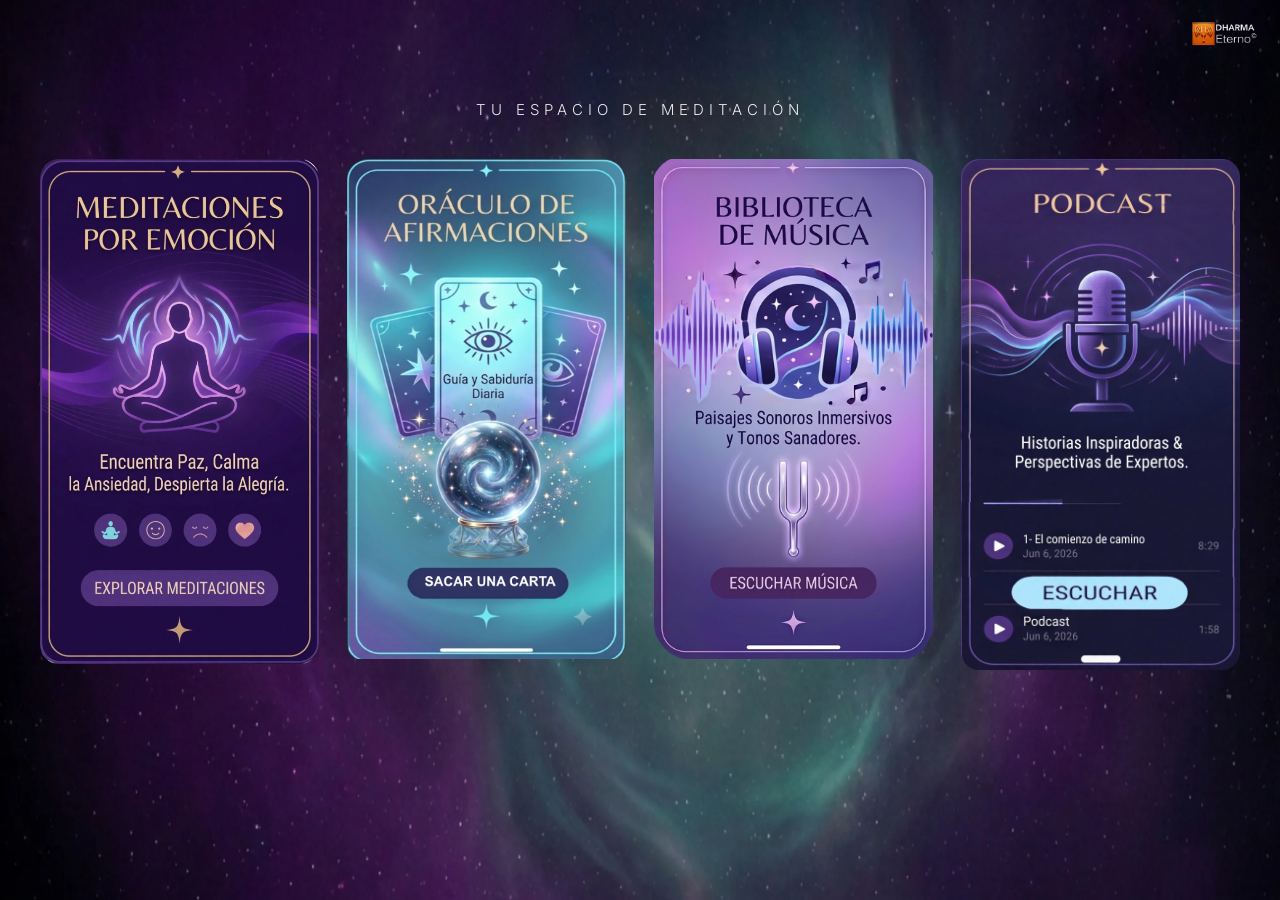
==== commit 3d0984f4: "Add files via upload" ====
--- a/index.html
+++ b/index.html
@@ -246,7 +246,7 @@
     <div class="background-app"></div>
 
     <div class="logo-container">
-        <img src="/assets/img/logo.png" alt="Logo" class="logo">
+        <img src="/assets/img/logo-home.png" alt="Logo" class="logo">
     </div>
 
     <!-- Interfaz Principal (Permanece visible detrás durante el fundido) -->
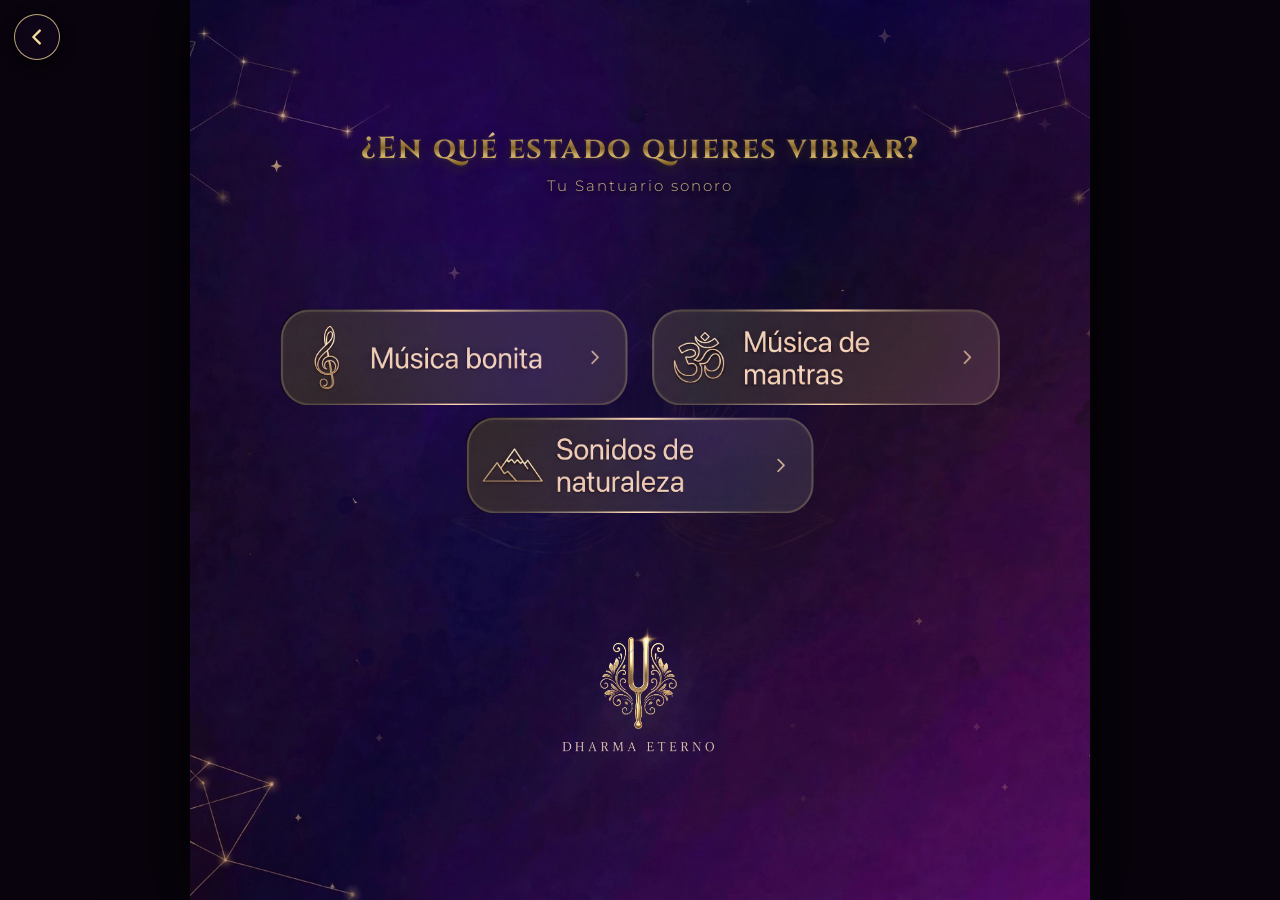
==== commit 8da90d68: "Add files via upload" ====
--- a/index.html
+++ b/index.html
@@ -3,152 +3,148 @@
 <head>
     <meta charset="UTF-8">
     <meta name="viewport" content="width=device-width, initial-scale=1.0, viewport-fit=cover">
-    <title>Dharma Eterno · Tu espacio de meditación</title>
-    <meta name="theme-color" content="#0b0614">
-    <meta name="apple-mobile-web-app-capable" content="yes">
-    <meta name="mobile-web-app-capable" content="yes">
-    <meta name="apple-mobile-web-app-status-bar-style" content="black-translucent">
-    <meta name="apple-mobile-web-app-title" content="Dharma Eterno">
-    <link rel="manifest" href="/manifest.webmanifest">
-    <link rel="icon" href="/assets/img/icon-192.png">
-    <link rel="apple-touch-icon" href="/assets/img/icon-192.png">
+    <title>Música · Dharma Eterno</title>
+    <!-- Fuentes elegantes -->
     <link rel="preconnect" href="https://fonts.googleapis.com">
     <link rel="preconnect" href="https://fonts.gstatic.com" crossorigin>
-    <link href="https://fonts.googleapis.com/css2?family=Inter:wght@200;300;400&display=swap" rel="stylesheet">
+    <link href="https://fonts.googleapis.com/css2?family=Cinzel:wght@600;700;800&family=Montserrat:wght@300;400;500&display=swap" rel="stylesheet">
     
     <style>
-        body, html {
-            margin: 0 !important;
-            padding: 0 !important;
-            width: 100% !important;
-            height: 100% !important;
-            font-family: 'Inter', sans-serif;
-            background-color: #000;
-            overflow: hidden !important;
-            overscroll-behavior: none;
-            position: fixed;
-        }
-
-        /* FONDO PRINCIPAL */
-        .background-app {
-            position: fixed; 
-            top: 0;
-            left: 0;
-            width: 100%;
-            height: 100%;
-            background: url('/assets/home/fondo-home.webp') no-repeat center center; 
+        * {
+            box-sizing: border-box;
+            margin: 0;
+            padding: 0;
+        }
+
+        html, body {
+            width: 100%;
+            min-height: 100vh;
+            background-color: #08030c;
+            font-family: 'Montserrat', sans-serif;
+            overflow-x: hidden;
+        }
+
+        /* Envoltorio de fondo general */
+        .app-viewport {
+            width: 100vw;
+            min-height: 100vh;
+            display: flex;
+            justify-content: center;
+            align-items: center;
+            background-color: #08030c;
+        }
+
+        /* Contenedor principal de la app */
+        .app-container {
+            width: 100%;
+            max-width: 900px;
+            min-height: 100vh;
+            background-image: url('/assets/img/fondo.webp');
             background-size: cover;
-            z-index: 1;
-        }
-
-        /* INTERFAZ PRINCIPAL */
-        .scroll-container {
-            position: fixed;
-            top: 0;
-            left: 0;
-            z-index: 5;
-            width: 100%;
-            height: 100%;
-            overflow-y: auto; 
-            -webkit-overflow-scrolling: touch; 
-            overscroll-behavior: contain;
+            background-position: center;
+            background-repeat: no-repeat;
             display: flex;
             flex-direction: column;
             align-items: center;
-            box-sizing: border-box;
-            padding: 100px 20px 40px 20px; 
-        }
-
-        .logo-container {
-            position: fixed; 
-            top: 20px;
-            right: 20px;
-            z-index: 10;
-        }
-
-        .logo {
-            width: 70px;
-            height: auto;
-            display: block;
-        }
-
-        .app-title {
-            font-size: 15px; 
-            font-weight: 300; 
-            color: #ffffff;
-            margin-bottom: 40px; 
+            justify-content: space-between;
+            box-shadow: 0 0 60px rgba(0, 0, 0, 0.95);
+            position: relative;
+        }
+
+        /* Estilos del Encabezado */
+        .header {
             text-align: center;
-            letter-spacing: 5px; 
-            text-transform: uppercase; 
-            opacity: 0.9;
-        }
-
-        .grid-container {
-            display: flex;
-            flex-wrap: wrap; 
-            justify-content: center;
-            align-items: flex-start;
-            gap: 28px; 
-            width: 100%;
-            max-width: 1200px;
-            box-sizing: border-box;
-        }
-
-        /* Estilo base de las cartas */
-        .grid-item {
-            box-sizing: border-box;
+            width: 100%;
+            max-width: 800px;
+        }
+
+        /* TÍTULO ORO VIEJO / ANTIGUO MATIZADO */
+        .header h1 {
+            font-family: 'Cinzel', serif;
+            font-weight: 700;
+            line-height: 1.25;
+            letter-spacing: 1.5px;
+            text-align: center;
+            margin-bottom: 8px;
+
+            background: linear-gradient(
+                180deg, 
+                #EADBBD 0%, 
+                #C2A15D 20%, 
+                #856428 48%, 
+                #D4B36B 68%, 
+                #94712F 85%, 
+                #573F15 100%
+            );
+            -webkit-background-clip: text;
+            -webkit-text-fill-color: transparent;
+
+            filter: drop-shadow(0px 3px 5px rgba(0, 0, 0, 0.92)) drop-shadow(0px 1px 1px rgba(255, 235, 190, 0.2));
+        }
+
+        .header p {
+            color: #cbb483;
+            font-weight: 300;
+            letter-spacing: 2px;
+            text-shadow: 0 2px 5px rgba(0, 0, 0, 0.9);
+        }
+
+        /* Contenedor de Botones */
+        .grid-buttons {
+            display: grid;
+            width: 100%;
+            transition: opacity 0.8s ease;
+        }
+
+        .btn-item {
+            width: 100%;
+            background: transparent;
+            border: none;
+            cursor: pointer;
+            outline: none;
             display: flex;
             justify-content: center;
             align-items: center;
-            width: calc(25% - 21px); 
             position: relative;
+            overflow: hidden; /* Mantiene las ondas dentro del marco del botón */
             border-radius: 12px;
-            overflow: hidden; 
-            cursor: pointer;
-            
-            /* Entrada inicial en abanico suave */
-            opacity: 0;
-            transform: translateY(30px);
-            animation: entradaSuave 1.2s cubic-bezier(0.25, 1, 0.5, 1) forwards;
-            
-            /* Crecimiento pausado y súper fluido */
-            transition: transform 0.9s cubic-bezier(0.2, 0.8, 0.2, 1), opacity 0.9s ease;
+            transition: transform 0.8s cubic-bezier(0.2, 0.8, 0.2, 1), opacity 0.8s ease;
             -webkit-tap-highlight-color: transparent;
         }
 
-        .grid-item img {
+        .btn-item img {
             width: 100%;
             height: auto;
             display: block;
-            pointer-events: none; 
-        }
-
-        /* CRECIMIENTO LENTO AL PULSAR */
-        .grid-item.carta-pulsada {
+            pointer-events: none;
+        }
+
+        /* EFECTO AL PULSAR EL BOTÓN */
+        .btn-item.carta-pulsada {
             transform: scale(1.05) !important;
-            z-index: 6; /* Se mantiene ligeramente por encima mientras ocurre el fundido */
+            z-index: 6;
         }
 
         /* Las no seleccionadas se atenúan con calma */
-        .grid-container.seleccion-activa .grid-item:not(.carta-pulsada) {
+        .grid-buttons.seleccion-activa .btn-item:not(.carta-pulsada) {
             opacity: 0.3;
         }
 
         /* ONDAS DE LUZ CONCÉNTRICAS */
         .onda-luz {
             position: absolute;
-            border: 2px solid rgba(255, 255, 255, 0.8);
+            border: 2px solid rgba(255, 255, 255, 0.85);
             border-radius: 50%;
             transform: scale(0);
             pointer-events: none;
             opacity: 1;
-            box-shadow: 0 0 25px rgba(255, 255, 255, 0.6), inset 0 0 20px rgba(255, 255, 255, 0.3);
+            box-shadow: 0 0 25px rgba(255, 255, 255, 0.7), inset 0 0 20px rgba(255, 255, 255, 0.35);
             animation: expandirOnda 1.2s cubic-bezier(0.25, 1, 0.5, 1) forwards;
         }
 
         @keyframes expandirOnda {
             to {
-                transform: scale(5.5);
+                transform: scale(6);
                 opacity: 0;
                 box-shadow: 0 0 40px rgba(255, 255, 255, 0.2), inset 0 0 40px rgba(255, 255, 255, 0.05);
             }
@@ -159,37 +155,38 @@
         .onda-luz.onda-2 { animation-delay: 0.15s; }
         .onda-luz.onda-3 { animation-delay: 0.3s; }
 
-        /* Retrasos de entrada inicial relajados */
-        .grid-item:nth-child(1) { animation-delay: 0.15s; }
-        .grid-item:nth-child(2) { animation-delay: 0.3s; }
-        .grid-item:nth-child(3) { animation-delay: 0.45s; }
-        .grid-item:nth-child(4) { animation-delay: 0.6s; }
-
-        @keyframes entradaSuave {
-            to { opacity: 1; transform: translateY(0); }
-        }
-
-        /* PANTALLAS SECUNDARIAS: FUNDIDO ENCADENADO LENTO */
+        /* Logo inferior */
+        .logo-container {
+            text-align: center;
+            display: flex;
+            justify-content: center;
+            align-items: center;
+        }
+
+        .logo-container img {
+            width: 100%;
+            height: auto;
+            display: block;
+        }
+
+        /* PANTALLAS SECUNDARIAS */
         .sub-screen {
             position: fixed;
             top: 0;
             left: 0;
             width: 100%;
             height: 100%;
-            z-index: 20; /* Aparecen por encima del Home sin quitarlo */
+            z-index: 20;
             display: flex;
             flex-direction: column;
             justify-content: center;
             align-items: center;
             color: white;
-            
-            /* Transición extremadamente lenta y poética */
             opacity: 0;
             pointer-events: none;
-            transition: opacity 1s cubic-bezier(0.3, 0.05, 0.2, 1);
-        }
-
-        /* Cuando se activa, se funde pacíficamente sobre lo que ya hay */
+            transition: opacity 1.4s cubic-bezier(0.3, 0.05, 0.2, 1);
+        }
+
         .sub-screen.activa {
             opacity: 1;
             pointer-events: auto;
@@ -201,8 +198,9 @@
         #pantalla-4 { background-color: #2d1e18; } 
 
         .sub-screen h1 {
-            font-weight: 200;
-            font-size: 28px;
+            font-family: 'Cinzel', serif;
+            font-weight: 400;
+            font-size: 26px;
             letter-spacing: 3px;
             margin-bottom: 30px;
         }
@@ -226,124 +224,196 @@
             transform: scale(0.97);
         }
 
-        /* RESPONSIVE */
-        @media (max-width: 768px) and (orientation: portrait) {
-            .scroll-container { padding-top: 130px; }
-            .grid-container { max-width: 550px; }
-            .grid-item { width: calc(50% - 14px); }
-            .app-title { font-size: 13px; margin-bottom: 30px; }
-        }
-
-        @media (max-height: 500px) and (orientation: landscape) {
-            .scroll-container { padding-top: 80px; }
-            .grid-container { max-width: 95%; }
-            .grid-item { width: calc(25% - 21px); }
+
+        /* ============================================================
+           1. MODO VERTICAL: 1 sola columna
+           ============================================================ */
+        @media (max-width: 768px) and (max-aspect-ratio: 1/1), (orientation: portrait) {
+            .app-container {
+                padding: 55px 20px 35px 20px;
+                min-height: 100vh;
+            }
+
+            .header h1 {
+                font-size: 1.8rem;
+            }
+
+            .header p {
+                font-size: 0.95rem;
+            }
+
+            .grid-buttons {
+                grid-template-columns: 1fr !important;
+                gap: 14px;
+                max-width: 420px;
+                margin: 20px 0;
+            }
+
+            .logo-container {
+                max-width: 220px;
+            }
+        }
+
+
+        /* ============================================================
+           2. MODO HORIZONTAL: 2 filas de 2 botones (2x2)
+           ============================================================ */
+        @media (min-aspect-ratio: 1/1), (orientation: landscape) {
+            .app-container {
+                padding: 25px 35px 20px 35px;
+                min-height: 100vh;
+                height: 100vh;
+                justify-content: space-evenly;
+            }
+
+            .header h1 {
+                font-size: 1.9rem;
+            }
+
+            .header p {
+                font-size: 0.95rem;
+            }
+
+            .grid-buttons {
+                grid-template-columns: repeat(2, 1fr) !important;
+                gap: 12px 24px;
+                max-width: 720px;
+                margin: 10px 0;
+            }
+
+            .logo-container {
+                max-width: 170px;
+            }
+
+            /* Con 3 botones, el tercero queda centrado debajo */
+            .btn-item:nth-child(3) {
+                grid-column: 1 / -1;
+                width: calc(50% - 12px);
+                justify-self: center;
+            }
+        }
+
+        /* Pantallas apaisadas con poca altura */
+        @media (orientation: landscape) and (max-height: 500px) {
+            .app-container {
+                padding: 12px 20px 10px 20px;
+            }
+
+            .header h1 {
+                font-size: 1.4rem;
+            }
+
+            .header p {
+                font-size: 0.8rem;
+            }
+
+            .grid-buttons {
+                gap: 8px 16px;
+                max-width: 580px;
+            }
+
+            .logo-container {
+                max-width: 130px;
+            }
         }
     </style>
 </head>
 <body>
 
-    <div class="background-app"></div>
-
-    <div class="logo-container">
-        <img src="/assets/img/logo-home.png" alt="Logo" class="logo">
-    </div>
-
-    <!-- Interfaz Principal (Permanece visible detrás durante el fundido) -->
-    <div class="scroll-container" id="home-screen">
-        <div class="app-title">Tu espacio de meditación</div>
-        <div class="grid-container" id="cartas-contenedor">
-            <div class="grid-item" onclick="abrirSeccion(2, this, event, '/meditaciones/')">
-                <img src="/assets/home/carta-meditaciones.png" alt="Meditaciones por emoción">
+    <div class="app-viewport">
+        <div class="app-container">
+            <!-- Encabezado con efecto Oro Viejo / Antiguo Matizado -->
+            <div class="header">
+                <h1>¿En qué estado quieres vibrar?</h1>
+                <p>Tu Santuario sonoro</p>
             </div>
-            <div class="grid-item" onclick="abrirSeccion(1, this, event, '/oraculo/')">
-                <img src="/assets/home/carta-oraculo.png" alt="Oráculo de afirmaciones">
+
+            <!-- Botones con efecto de Ondas de Luz al hacer clic -->
+            <div class="grid-buttons" id="cartas-contenedor">
+                <!-- Botón 1 -->
+                <button class="btn-item" onclick="abrirSeccion(this, event, '/musica/bonita/')">
+                    <img src="/assets/musica/bonita.png" alt="Música bonita">
+                </button>
+
+                <!-- Botón 2 -->
+                <button class="btn-item" onclick="abrirSeccion(this, event, '/musica/mantras/')">
+                    <img src="/assets/musica/mantras.png" alt="Música de mantras">
+                </button>
+
+                <!-- Botón 3 -->
+                <button class="btn-item" onclick="abrirSeccion(this, event, '/musica/naturaleza/')">
+                    <img src="/assets/musica/naturaleza.png" alt="Sonidos de naturaleza">
+                </button>
             </div>
-            <div class="grid-item" onclick="abrirSeccion(3, this, event, '/musica/')">
-                <img src="/assets/home/carta-musica.png" alt="Biblioteca de música">
-            </div>
-            <div class="grid-item" onclick="abrirSeccion(4, this, event, '/podcast/')">
-                <img src="/assets/home/carta-podcast.png" alt="Podcast">
+
+            <!-- Logotipo Dharma Eterno -->
+            <div class="logo-container">
+                <img src="/assets/img/logo.png" alt="Dharma Eterno Logo">
             </div>
         </div>
     </div>
 
-    <!-- Fundidos de transición: al terminar se abre la sección real -->
-    <div class="sub-screen" id="pantalla-1"></div>
-    <div class="sub-screen" id="pantalla-2"></div>
-    <div class="sub-screen" id="pantalla-3"></div>
-    <div class="sub-screen" id="pantalla-4"></div>
-
 
     <script>
         var navegando = false;
-        function abrirSeccion(numeroPantalla, elemento, event, destino) {
+        function abrirSeccion(elemento, event, destino) {
             if (navegando) return;
             navegando = true;
-            // 1. La carta elegida crece lenta y armoniosamente
+            // 1. Efectos visuales en los botones
             document.getElementById('cartas-contenedor').classList.add('seleccion-activa');
             elemento.classList.add('carta-pulsada');
 
-            // 2. GENERAR ONDAS DE LUZ CONCÉNTRICAS desde el punto del clic
-            const numOndas = 3; // Cantidad de ondas
+            // 2. Generación de las 3 Ondas Concéntricas desde el toque
+            const numOndas = 3;
             
             for (let i = 0; i < numOndas; i++) {
                 const onda = document.createElement('div');
                 onda.classList.add('onda-luz', `onda-${i + 1}`);
                 
-                const tamano = 30; // Tamaño inicial pequeño
+                const tamano = 30;
                 onda.style.width = onda.style.height = `${tamano}px`;
                 
                 const rect = elemento.getBoundingClientRect();
                 const clickX = event.clientX - rect.left;
                 const clickY = event.clientY - rect.top;
                 
-                // Centrar la onda en el punto del clic
                 onda.style.left = `${clickX - (tamano / 2)}px`;
                 onda.style.top = `${clickY - (tamano / 2)}px`;
                 
                 elemento.appendChild(onda);
             }
 
-            // 3. TRANSICIÓN ESPIRITUAL: La nueva pantalla aparece disolviéndose suavemente ENCIMA de las cartas.
-            setTimeout(() => {
-                document.getElementById(`pantalla-${numeroPantalla}`).classList.add('activa');
-            }, 150); 
-
-            // 4. Abrir la sección cuando el fundido ya casi ha terminado
-            setTimeout(() => { window.location.href = destino; }, 1100);
-        }
-
-        function volverAlHome(numeroPantalla) {
+            // 3. Abrir la sección tras el efecto de ondas
+            setTimeout(() => { window.location.href = destino; }, 900);
+        }
+
+        function volverAlHome() {
             navegando = false;
-            // El color secundario se desvanece suavemente revelando de nuevo las cartas que estaban debajo
-            document.getElementById(`pantalla-${numeroPantalla}`).classList.remove('activa');
             document.getElementById('cartas-contenedor').classList.remove('seleccion-activa');
             
-            const cartas = document.querySelectorAll('.grid-item');
-            cartas.forEach((carta, indice) => {
-                carta.classList.remove('carta-pulsada');
+            const botones = document.querySelectorAll('.btn-item');
+            botones.forEach((btn) => {
+                btn.classList.remove('carta-pulsada');
                 
-                // Limpiar ondas antiguas
-                const ondasAntiguos = carta.querySelectorAll('.onda-luz');
-                ondasAntiguos.forEach(o => o.remove());
-                
-                // Reiniciar animación armónica de abanico al volver
-                carta.style.animation = 'none';
-                carta.offsetHeight; 
-                carta.style.animation = `entradaSuave 1.2s cubic-bezier(0.25, 1, 0.5, 1) forwards`;
-                carta.style.animationDelay = `${(indice + 1) * 0.15}s`;
+                // Limpieza de las ondas anteriores
+                const ondasAntiguas = btn.querySelectorAll('.onda-luz');
+                ondasAntiguas.forEach(o => o.remove());
             });
         }
     
-        // Si el usuario vuelve con el gesto "atrás" del móvil, se restablece la portada
-        window.addEventListener('pageshow', function (e) {
-            if (e.persisted || navegando) {
-                document.querySelectorAll('.sub-screen').forEach(s => s.classList.remove('activa'));
-                volverAlHome(0);
-            }
-        });
+        window.addEventListener('pageshow', function (e) { if (e.persisted || navegando) volverAlHome(); });
     </script>
 
+
+<!-- Botón volver (añadido al unir la app) -->
+<style>
+.de-back{position:fixed;top:calc(env(safe-area-inset-top,0px) + 14px);left:14px;z-index:100000;width:46px;height:46px;border-radius:50%;
+display:flex;align-items:center;justify-content:center;text-decoration:none;color:#f6dc9a;background:rgba(18,8,32,.62);
+border:1.5px solid rgba(246,220,154,.75);box-shadow:0 4px 16px rgba(0,0,0,.45);-webkit-backdrop-filter:blur(6px);backdrop-filter:blur(6px);
+-webkit-tap-highlight-color:transparent;transition:transform .2s,background .2s}
+.de-back:active{transform:scale(.92);background:rgba(18,8,32,.85)}
+.de-back svg{width:22px;height:22px;fill:none;stroke:currentColor;stroke-width:2.6;stroke-linecap:round;stroke-linejoin:round}
+</style>
+<a class="de-back" href="/" aria-label="Volver"><svg viewBox="0 0 24 24"><path d="M15 5l-7 7 7 7"/></svg></a>
 </body>
 </html>
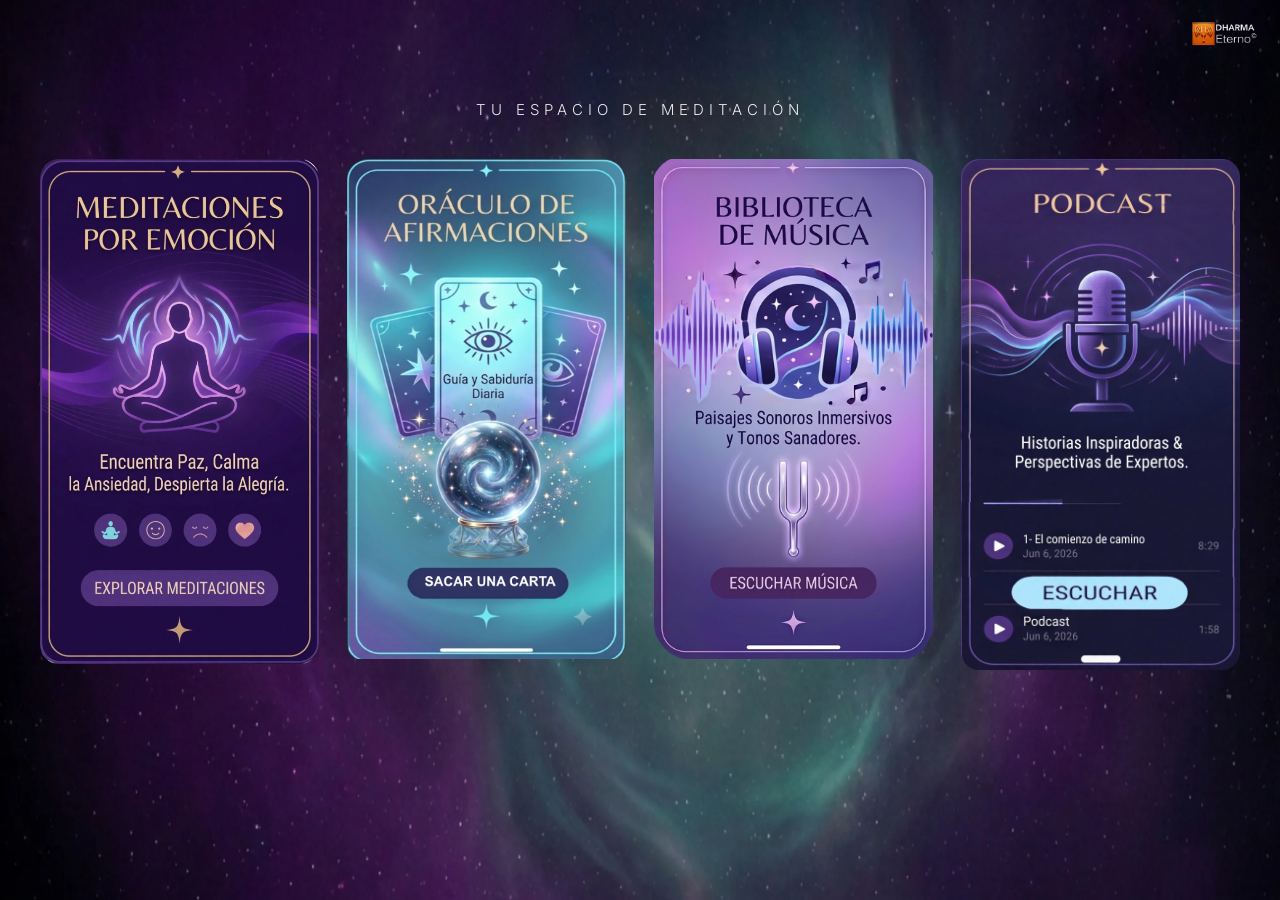
==== commit 17e590a8: "Add files via upload" ====
--- a/index.html
+++ b/index.html
@@ -3,148 +3,152 @@
 <head>
     <meta charset="UTF-8">
     <meta name="viewport" content="width=device-width, initial-scale=1.0, viewport-fit=cover">
-    <title>Música · Dharma Eterno</title>
-    <!-- Fuentes elegantes -->
+    <title>Dharma Eterno · Tu espacio de meditación</title>
+    <meta name="theme-color" content="#0b0614">
+    <meta name="apple-mobile-web-app-capable" content="yes">
+    <meta name="mobile-web-app-capable" content="yes">
+    <meta name="apple-mobile-web-app-status-bar-style" content="black-translucent">
+    <meta name="apple-mobile-web-app-title" content="Dharma Eterno">
+    <link rel="manifest" href="/manifest.webmanifest">
+    <link rel="icon" href="/assets/img/icon-192.png">
+    <link rel="apple-touch-icon" href="/assets/img/icon-192.png">
     <link rel="preconnect" href="https://fonts.googleapis.com">
     <link rel="preconnect" href="https://fonts.gstatic.com" crossorigin>
-    <link href="https://fonts.googleapis.com/css2?family=Cinzel:wght@600;700;800&family=Montserrat:wght@300;400;500&display=swap" rel="stylesheet">
+    <link href="https://fonts.googleapis.com/css2?family=Inter:wght@200;300;400&display=swap" rel="stylesheet">
     
     <style>
-        * {
+        body, html {
+            margin: 0 !important;
+            padding: 0 !important;
+            width: 100% !important;
+            height: 100% !important;
+            font-family: 'Inter', sans-serif;
+            background-color: #000;
+            overflow: hidden !important;
+            overscroll-behavior: none;
+            position: fixed;
+        }
+
+        /* FONDO PRINCIPAL */
+        .background-app {
+            position: fixed; 
+            top: 0;
+            left: 0;
+            width: 100%;
+            height: 100%;
+            background: url('/assets/home/fondo-home.webp') no-repeat center center; 
+            background-size: cover;
+            z-index: 1;
+        }
+
+        /* INTERFAZ PRINCIPAL */
+        .scroll-container {
+            position: fixed;
+            top: 0;
+            left: 0;
+            z-index: 5;
+            width: 100%;
+            height: 100%;
+            overflow-y: auto; 
+            -webkit-overflow-scrolling: touch; 
+            overscroll-behavior: contain;
+            display: flex;
+            flex-direction: column;
+            align-items: center;
             box-sizing: border-box;
-            margin: 0;
-            padding: 0;
-        }
-
-        html, body {
-            width: 100%;
-            min-height: 100vh;
-            background-color: #08030c;
-            font-family: 'Montserrat', sans-serif;
-            overflow-x: hidden;
-        }
-
-        /* Envoltorio de fondo general */
-        .app-viewport {
-            width: 100vw;
-            min-height: 100vh;
+            padding: 100px 20px 40px 20px; 
+        }
+
+        .logo-container {
+            position: fixed; 
+            top: 20px;
+            right: 20px;
+            z-index: 10;
+        }
+
+        .logo {
+            width: 70px;
+            height: auto;
+            display: block;
+        }
+
+        .app-title {
+            font-size: 15px; 
+            font-weight: 300; 
+            color: #ffffff;
+            margin-bottom: 40px; 
+            text-align: center;
+            letter-spacing: 5px; 
+            text-transform: uppercase; 
+            opacity: 0.9;
+        }
+
+        .grid-container {
+            display: flex;
+            flex-wrap: wrap; 
+            justify-content: center;
+            align-items: flex-start;
+            gap: 28px; 
+            width: 100%;
+            max-width: 1200px;
+            box-sizing: border-box;
+        }
+
+        /* Estilo base de las cartas */
+        .grid-item {
+            box-sizing: border-box;
             display: flex;
             justify-content: center;
             align-items: center;
-            background-color: #08030c;
-        }
-
-        /* Contenedor principal de la app */
-        .app-container {
-            width: 100%;
-            max-width: 900px;
-            min-height: 100vh;
-            background-image: url('/assets/img/fondo.webp');
-            background-size: cover;
-            background-position: center;
-            background-repeat: no-repeat;
-            display: flex;
-            flex-direction: column;
-            align-items: center;
-            justify-content: space-between;
-            box-shadow: 0 0 60px rgba(0, 0, 0, 0.95);
+            width: calc(25% - 21px); 
             position: relative;
-        }
-
-        /* Estilos del Encabezado */
-        .header {
-            text-align: center;
-            width: 100%;
-            max-width: 800px;
-        }
-
-        /* TÍTULO ORO VIEJO / ANTIGUO MATIZADO */
-        .header h1 {
-            font-family: 'Cinzel', serif;
-            font-weight: 700;
-            line-height: 1.25;
-            letter-spacing: 1.5px;
-            text-align: center;
-            margin-bottom: 8px;
-
-            background: linear-gradient(
-                180deg, 
-                #EADBBD 0%, 
-                #C2A15D 20%, 
-                #856428 48%, 
-                #D4B36B 68%, 
-                #94712F 85%, 
-                #573F15 100%
-            );
-            -webkit-background-clip: text;
-            -webkit-text-fill-color: transparent;
-
-            filter: drop-shadow(0px 3px 5px rgba(0, 0, 0, 0.92)) drop-shadow(0px 1px 1px rgba(255, 235, 190, 0.2));
-        }
-
-        .header p {
-            color: #cbb483;
-            font-weight: 300;
-            letter-spacing: 2px;
-            text-shadow: 0 2px 5px rgba(0, 0, 0, 0.9);
-        }
-
-        /* Contenedor de Botones */
-        .grid-buttons {
-            display: grid;
-            width: 100%;
-            transition: opacity 0.8s ease;
-        }
-
-        .btn-item {
-            width: 100%;
-            background: transparent;
-            border: none;
+            border-radius: 12px;
+            overflow: hidden; 
             cursor: pointer;
-            outline: none;
-            display: flex;
-            justify-content: center;
-            align-items: center;
-            position: relative;
-            overflow: hidden; /* Mantiene las ondas dentro del marco del botón */
-            border-radius: 12px;
-            transition: transform 0.8s cubic-bezier(0.2, 0.8, 0.2, 1), opacity 0.8s ease;
+            
+            /* Entrada inicial en abanico suave */
+            opacity: 0;
+            transform: translateY(30px);
+            animation: entradaSuave 1.2s cubic-bezier(0.25, 1, 0.5, 1) forwards;
+            
+            /* Crecimiento pausado y súper fluido */
+            transition: transform 0.9s cubic-bezier(0.2, 0.8, 0.2, 1), opacity 0.9s ease;
             -webkit-tap-highlight-color: transparent;
         }
 
-        .btn-item img {
+        .grid-item img {
             width: 100%;
             height: auto;
             display: block;
-            pointer-events: none;
-        }
-
-        /* EFECTO AL PULSAR EL BOTÓN */
-        .btn-item.carta-pulsada {
+            pointer-events: none; 
+        }
+
+        /* CRECIMIENTO LENTO AL PULSAR */
+        .grid-item.carta-pulsada {
             transform: scale(1.05) !important;
-            z-index: 6;
+            z-index: 6; /* Se mantiene ligeramente por encima mientras ocurre el fundido */
         }
 
         /* Las no seleccionadas se atenúan con calma */
-        .grid-buttons.seleccion-activa .btn-item:not(.carta-pulsada) {
+        .grid-container.seleccion-activa .grid-item:not(.carta-pulsada) {
             opacity: 0.3;
         }
 
         /* ONDAS DE LUZ CONCÉNTRICAS */
         .onda-luz {
             position: absolute;
-            border: 2px solid rgba(255, 255, 255, 0.85);
+            border: 2px solid rgba(255, 255, 255, 0.8);
             border-radius: 50%;
             transform: scale(0);
             pointer-events: none;
             opacity: 1;
-            box-shadow: 0 0 25px rgba(255, 255, 255, 0.7), inset 0 0 20px rgba(255, 255, 255, 0.35);
+            box-shadow: 0 0 25px rgba(255, 255, 255, 0.6), inset 0 0 20px rgba(255, 255, 255, 0.3);
             animation: expandirOnda 1.2s cubic-bezier(0.25, 1, 0.5, 1) forwards;
         }
 
         @keyframes expandirOnda {
             to {
-                transform: scale(6);
+                transform: scale(5.5);
                 opacity: 0;
                 box-shadow: 0 0 40px rgba(255, 255, 255, 0.2), inset 0 0 40px rgba(255, 255, 255, 0.05);
             }
@@ -155,38 +159,37 @@
         .onda-luz.onda-2 { animation-delay: 0.15s; }
         .onda-luz.onda-3 { animation-delay: 0.3s; }
 
-        /* Logo inferior */
-        .logo-container {
-            text-align: center;
-            display: flex;
-            justify-content: center;
-            align-items: center;
-        }
-
-        .logo-container img {
-            width: 100%;
-            height: auto;
-            display: block;
-        }
-
-        /* PANTALLAS SECUNDARIAS */
+        /* Retrasos de entrada inicial relajados */
+        .grid-item:nth-child(1) { animation-delay: 0.15s; }
+        .grid-item:nth-child(2) { animation-delay: 0.3s; }
+        .grid-item:nth-child(3) { animation-delay: 0.45s; }
+        .grid-item:nth-child(4) { animation-delay: 0.6s; }
+
+        @keyframes entradaSuave {
+            to { opacity: 1; transform: translateY(0); }
+        }
+
+        /* PANTALLAS SECUNDARIAS: FUNDIDO ENCADENADO LENTO */
         .sub-screen {
             position: fixed;
             top: 0;
             left: 0;
             width: 100%;
             height: 100%;
-            z-index: 20;
+            z-index: 20; /* Aparecen por encima del Home sin quitarlo */
             display: flex;
             flex-direction: column;
             justify-content: center;
             align-items: center;
             color: white;
+            
+            /* Transición extremadamente lenta y poética */
             opacity: 0;
             pointer-events: none;
-            transition: opacity 1.4s cubic-bezier(0.3, 0.05, 0.2, 1);
-        }
-
+            transition: opacity 1s cubic-bezier(0.3, 0.05, 0.2, 1);
+        }
+
+        /* Cuando se activa, se funde pacíficamente sobre lo que ya hay */
         .sub-screen.activa {
             opacity: 1;
             pointer-events: auto;
@@ -198,9 +201,8 @@
         #pantalla-4 { background-color: #2d1e18; } 
 
         .sub-screen h1 {
-            font-family: 'Cinzel', serif;
-            font-weight: 400;
-            font-size: 26px;
+            font-weight: 200;
+            font-size: 28px;
             letter-spacing: 3px;
             margin-bottom: 30px;
         }
@@ -224,196 +226,124 @@
             transform: scale(0.97);
         }
 
-
-        /* ============================================================
-           1. MODO VERTICAL: 1 sola columna
-           ============================================================ */
-        @media (max-width: 768px) and (max-aspect-ratio: 1/1), (orientation: portrait) {
-            .app-container {
-                padding: 55px 20px 35px 20px;
-                min-height: 100vh;
-            }
-
-            .header h1 {
-                font-size: 1.8rem;
-            }
-
-            .header p {
-                font-size: 0.95rem;
-            }
-
-            .grid-buttons {
-                grid-template-columns: 1fr !important;
-                gap: 14px;
-                max-width: 420px;
-                margin: 20px 0;
-            }
-
-            .logo-container {
-                max-width: 220px;
-            }
-        }
-
-
-        /* ============================================================
-           2. MODO HORIZONTAL: 2 filas de 2 botones (2x2)
-           ============================================================ */
-        @media (min-aspect-ratio: 1/1), (orientation: landscape) {
-            .app-container {
-                padding: 25px 35px 20px 35px;
-                min-height: 100vh;
-                height: 100vh;
-                justify-content: space-evenly;
-            }
-
-            .header h1 {
-                font-size: 1.9rem;
-            }
-
-            .header p {
-                font-size: 0.95rem;
-            }
-
-            .grid-buttons {
-                grid-template-columns: repeat(2, 1fr) !important;
-                gap: 12px 24px;
-                max-width: 720px;
-                margin: 10px 0;
-            }
-
-            .logo-container {
-                max-width: 170px;
-            }
-
-            /* Con 3 botones, el tercero queda centrado debajo */
-            .btn-item:nth-child(3) {
-                grid-column: 1 / -1;
-                width: calc(50% - 12px);
-                justify-self: center;
-            }
-        }
-
-        /* Pantallas apaisadas con poca altura */
-        @media (orientation: landscape) and (max-height: 500px) {
-            .app-container {
-                padding: 12px 20px 10px 20px;
-            }
-
-            .header h1 {
-                font-size: 1.4rem;
-            }
-
-            .header p {
-                font-size: 0.8rem;
-            }
-
-            .grid-buttons {
-                gap: 8px 16px;
-                max-width: 580px;
-            }
-
-            .logo-container {
-                max-width: 130px;
-            }
+        /* RESPONSIVE */
+        @media (max-width: 768px) and (orientation: portrait) {
+            .scroll-container { padding-top: 130px; }
+            .grid-container { max-width: 550px; }
+            .grid-item { width: calc(50% - 14px); }
+            .app-title { font-size: 13px; margin-bottom: 30px; }
+        }
+
+        @media (max-height: 500px) and (orientation: landscape) {
+            .scroll-container { padding-top: 80px; }
+            .grid-container { max-width: 95%; }
+            .grid-item { width: calc(25% - 21px); }
         }
     </style>
 </head>
 <body>
 
-    <div class="app-viewport">
-        <div class="app-container">
-            <!-- Encabezado con efecto Oro Viejo / Antiguo Matizado -->
-            <div class="header">
-                <h1>¿En qué estado quieres vibrar?</h1>
-                <p>Tu Santuario sonoro</p>
+    <div class="background-app"></div>
+
+    <div class="logo-container">
+        <img src="/assets/img/logo-home.png" alt="Logo" class="logo">
+    </div>
+
+    <!-- Interfaz Principal (Permanece visible detrás durante el fundido) -->
+    <div class="scroll-container" id="home-screen">
+        <div class="app-title">Tu espacio de meditación</div>
+        <div class="grid-container" id="cartas-contenedor">
+            <div class="grid-item" onclick="abrirSeccion(2, this, event, '/meditaciones/')">
+                <img src="/assets/home/carta-meditaciones.png" alt="Meditaciones por emoción">
             </div>
-
-            <!-- Botones con efecto de Ondas de Luz al hacer clic -->
-            <div class="grid-buttons" id="cartas-contenedor">
-                <!-- Botón 1 -->
-                <button class="btn-item" onclick="abrirSeccion(this, event, '/musica/bonita/')">
-                    <img src="/assets/musica/bonita.png" alt="Música bonita">
-                </button>
-
-                <!-- Botón 2 -->
-                <button class="btn-item" onclick="abrirSeccion(this, event, '/musica/mantras/')">
-                    <img src="/assets/musica/mantras.png" alt="Música de mantras">
-                </button>
-
-                <!-- Botón 3 -->
-                <button class="btn-item" onclick="abrirSeccion(this, event, '/musica/naturaleza/')">
-                    <img src="/assets/musica/naturaleza.png" alt="Sonidos de naturaleza">
-                </button>
+            <div class="grid-item" onclick="abrirSeccion(1, this, event, '/oraculo/')">
+                <img src="/assets/home/carta-oraculo.png" alt="Oráculo de afirmaciones">
             </div>
-
-            <!-- Logotipo Dharma Eterno -->
-            <div class="logo-container">
-                <img src="/assets/img/logo.png" alt="Dharma Eterno Logo">
+            <div class="grid-item" onclick="abrirSeccion(3, this, event, '/musica/')">
+                <img src="/assets/home/carta-musica.png" alt="Biblioteca de música">
+            </div>
+            <div class="grid-item" onclick="abrirSeccion(4, this, event, '/podcast/')">
+                <img src="/assets/home/carta-podcast.png" alt="Podcast">
             </div>
         </div>
     </div>
 
+    <!-- Fundidos de transición: al terminar se abre la sección real -->
+    <div class="sub-screen" id="pantalla-1"></div>
+    <div class="sub-screen" id="pantalla-2"></div>
+    <div class="sub-screen" id="pantalla-3"></div>
+    <div class="sub-screen" id="pantalla-4"></div>
+
 
     <script>
         var navegando = false;
-        function abrirSeccion(elemento, event, destino) {
+        function abrirSeccion(numeroPantalla, elemento, event, destino) {
             if (navegando) return;
             navegando = true;
-            // 1. Efectos visuales en los botones
+            // 1. La carta elegida crece lenta y armoniosamente
             document.getElementById('cartas-contenedor').classList.add('seleccion-activa');
             elemento.classList.add('carta-pulsada');
 
-            // 2. Generación de las 3 Ondas Concéntricas desde el toque
-            const numOndas = 3;
+            // 2. GENERAR ONDAS DE LUZ CONCÉNTRICAS desde el punto del clic
+            const numOndas = 3; // Cantidad de ondas
             
             for (let i = 0; i < numOndas; i++) {
                 const onda = document.createElement('div');
                 onda.classList.add('onda-luz', `onda-${i + 1}`);
                 
-                const tamano = 30;
+                const tamano = 30; // Tamaño inicial pequeño
                 onda.style.width = onda.style.height = `${tamano}px`;
                 
                 const rect = elemento.getBoundingClientRect();
                 const clickX = event.clientX - rect.left;
                 const clickY = event.clientY - rect.top;
                 
+                // Centrar la onda en el punto del clic
                 onda.style.left = `${clickX - (tamano / 2)}px`;
                 onda.style.top = `${clickY - (tamano / 2)}px`;
                 
                 elemento.appendChild(onda);
             }
 
-            // 3. Abrir la sección tras el efecto de ondas
-            setTimeout(() => { window.location.href = destino; }, 900);
-        }
-
-        function volverAlHome() {
+            // 3. TRANSICIÓN ESPIRITUAL: La nueva pantalla aparece disolviéndose suavemente ENCIMA de las cartas.
+            setTimeout(() => {
+                document.getElementById(`pantalla-${numeroPantalla}`).classList.add('activa');
+            }, 150); 
+
+            // 4. Abrir la sección cuando el fundido ya casi ha terminado
+            setTimeout(() => { window.location.href = destino; }, 1100);
+        }
+
+        function volverAlHome(numeroPantalla) {
             navegando = false;
+            // El color secundario se desvanece suavemente revelando de nuevo las cartas que estaban debajo
+            document.getElementById(`pantalla-${numeroPantalla}`).classList.remove('activa');
             document.getElementById('cartas-contenedor').classList.remove('seleccion-activa');
             
-            const botones = document.querySelectorAll('.btn-item');
-            botones.forEach((btn) => {
-                btn.classList.remove('carta-pulsada');
-                
-                // Limpieza de las ondas anteriores
-                const ondasAntiguas = btn.querySelectorAll('.onda-luz');
-                ondasAntiguas.forEach(o => o.remove());
+            const cartas = document.querySelectorAll('.grid-item');
+            cartas.forEach((carta, indice) => {
+                carta.classList.remove('carta-pulsada');
+                
+                // Limpiar ondas antiguas
+                const ondasAntiguos = carta.querySelectorAll('.onda-luz');
+                ondasAntiguos.forEach(o => o.remove());
+                
+                // Reiniciar animación armónica de abanico al volver
+                carta.style.animation = 'none';
+                carta.offsetHeight; 
+                carta.style.animation = `entradaSuave 1.2s cubic-bezier(0.25, 1, 0.5, 1) forwards`;
+                carta.style.animationDelay = `${(indice + 1) * 0.15}s`;
             });
         }
     
-        window.addEventListener('pageshow', function (e) { if (e.persisted || navegando) volverAlHome(); });
+        // Si el usuario vuelve con el gesto "atrás" del móvil, se restablece la portada
+        window.addEventListener('pageshow', function (e) {
+            if (e.persisted || navegando) {
+                document.querySelectorAll('.sub-screen').forEach(s => s.classList.remove('activa'));
+                volverAlHome(0);
+            }
+        });
     </script>
 
-
-<!-- Botón volver (añadido al unir la app) -->
-<style>
-.de-back{position:fixed;top:calc(env(safe-area-inset-top,0px) + 14px);left:14px;z-index:100000;width:46px;height:46px;border-radius:50%;
-display:flex;align-items:center;justify-content:center;text-decoration:none;color:#f6dc9a;background:rgba(18,8,32,.62);
-border:1.5px solid rgba(246,220,154,.75);box-shadow:0 4px 16px rgba(0,0,0,.45);-webkit-backdrop-filter:blur(6px);backdrop-filter:blur(6px);
--webkit-tap-highlight-color:transparent;transition:transform .2s,background .2s}
-.de-back:active{transform:scale(.92);background:rgba(18,8,32,.85)}
-.de-back svg{width:22px;height:22px;fill:none;stroke:currentColor;stroke-width:2.6;stroke-linecap:round;stroke-linejoin:round}
-</style>
-<a class="de-back" href="/" aria-label="Volver"><svg viewBox="0 0 24 24"><path d="M15 5l-7 7 7 7"/></svg></a>
 </body>
 </html>
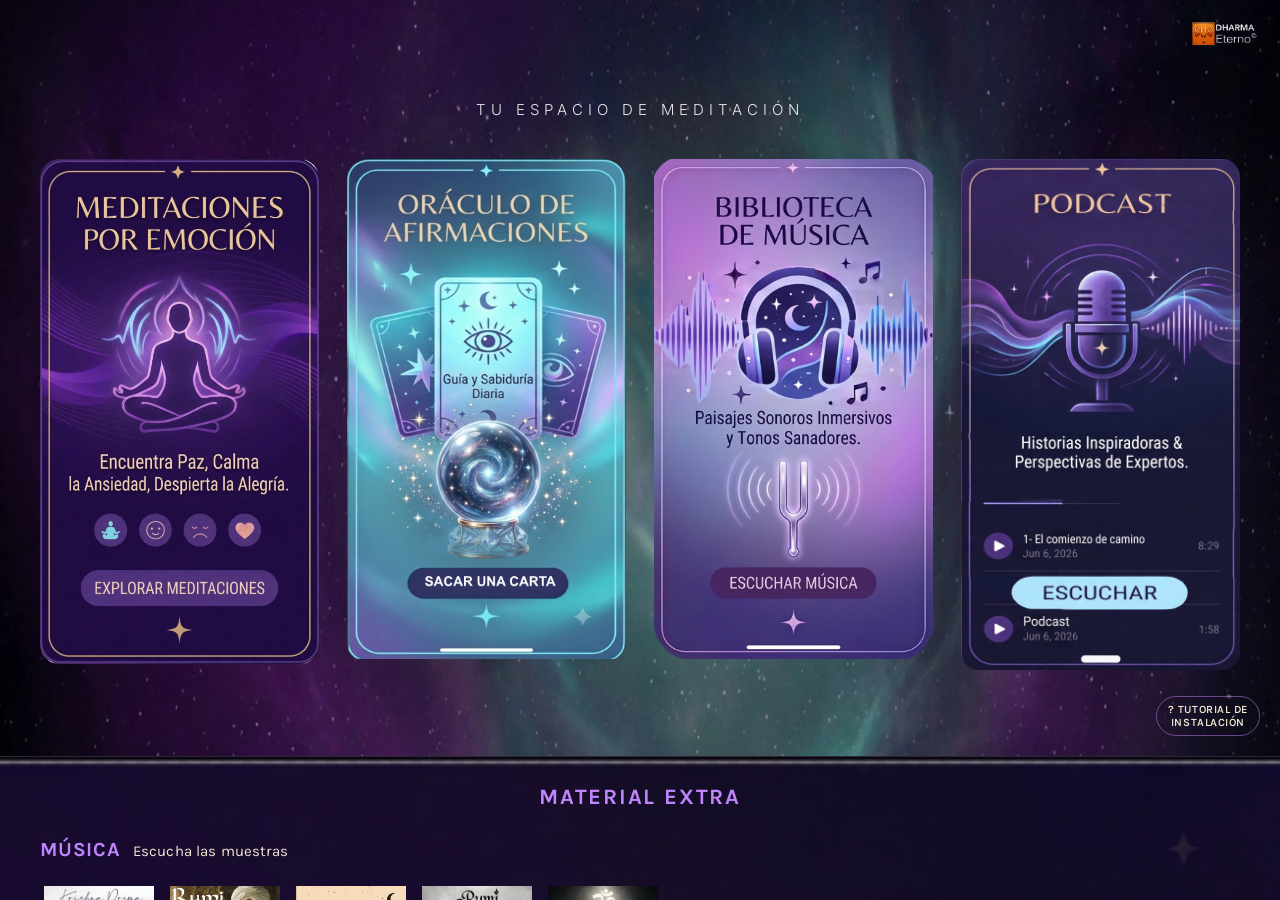
==== commit 2782f7a3: "Tienda Material Extra y Tutorial de instalación en todas las pantallas - Tienda común (copiada de Ja" ====
--- a/index.html
+++ b/index.html
@@ -10,8 +10,9 @@
     <meta name="apple-mobile-web-app-status-bar-style" content="black-translucent">
     <meta name="apple-mobile-web-app-title" content="Dharma Eterno">
     <link rel="manifest" href="/manifest.webmanifest">
-    <link rel="icon" href="/assets/img/icon-192.png">
-    <link rel="apple-touch-icon" href="/assets/img/icon-192.png">
+    <link rel="icon" type="image/png" sizes="32x32" href="/assets/img/app-favicon-32.png">
+    <link rel="icon" type="image/png" sizes="192x192" href="/assets/img/app-icon-192.png">
+    <link rel="apple-touch-icon" sizes="180x180" href="/apple-touch-icon.png">
     <link rel="preconnect" href="https://fonts.googleapis.com">
     <link rel="preconnect" href="https://fonts.gstatic.com" crossorigin>
     <link href="https://fonts.googleapis.com/css2?family=Inter:wght@200;300;400&display=swap" rel="stylesheet">
@@ -240,6 +241,7 @@
             .grid-item { width: calc(25% - 21px); }
         }
     </style>
+<link rel="stylesheet" href="/tienda/tienda.css">
 </head>
 <body>
 
@@ -266,6 +268,7 @@
                 <img src="/assets/home/carta-podcast.png" alt="Podcast">
             </div>
         </div>
+        <div id="de-tienda"></div>
     </div>
 
     <!-- Fundidos de transición: al terminar se abre la sección real -->
@@ -345,5 +348,6 @@
         });
     </script>
 
+<script src="/tienda/tienda.js" defer></script>
 </body>
 </html>
--- a/tienda/tienda.css
+++ b/tienda/tienda.css
@@ -0,0 +1,502 @@
+/* =====================================================================
+   Tienda "Material Extra" + botón "Tutorial de instalación"
+   Común a todas las pantallas de la app. Copia de la tienda de Japa-Móvil
+   (mismo diseño), con el carrusel PACKS al final.
+   ===================================================================== */
+
+.de-tienda,
+.jp-help-modal,
+.jp-disc-modal {
+  --jp-cream: #F2E8D5;
+  --jp-muted: #A78BFA;
+  --jp-gold: #C084FC;
+  --jp-violet: #C084FC;
+  --jp-border: #4A3B5C;
+}
+
+.de-tienda {
+  display: block;
+  box-sizing: border-box;
+  font-family: 'Karla', 'Helvetica Neue', Arial, sans-serif;
+  text-align: left;
+  color: var(--jp-cream);
+  -webkit-text-size-adjust: 100%;
+}
+.de-tienda *,
+.de-tienda *::before,
+.de-tienda *::after { box-sizing: border-box; }
+
+/* --- Botón TUTORIAL DE INSTALACIÓN: esquina inferior derecha de la pantalla, encima de la tienda --- */
+.de-tutorial-bar {
+  display: flex;
+  justify-content: flex-end;
+  padding: 26px 20px 20px;
+}
+
+.jp-btn-tutorial {
+  display: inline-flex;
+  align-items: center;
+  justify-content: center;
+  margin: 0;
+  padding: 6px 11px;
+  border-radius: 999px;
+  border: 1px solid rgba(192, 132, 252, 0.5);
+  background: transparent;
+  color: var(--jp-cream);
+  font-family: 'Karla', 'Helvetica Neue', Arial, sans-serif;
+  font-size: 11px;
+  font-weight: 600;
+  letter-spacing: 0.05em;
+  line-height: 1.2;
+  text-align: center;
+  cursor: pointer;
+  -webkit-appearance: none;
+  appearance: none;
+  -webkit-tap-highlight-color: transparent;
+  transition: background 0.2s ease, border-color 0.2s ease, transform 0.2s ease;
+}
+.jp-btn-tutorial:hover { background: rgba(192, 132, 252, 0.14); border-color: var(--jp-violet); }
+.jp-btn-tutorial:active { transform: scale(0.97); }
+.jp-btn-tutorial .jp-btn-label { white-space: normal; text-align: center; line-height: 1.2; }
+
+@media (max-width: 480px) {
+  .de-tutorial-bar { padding: 22px 16px 18px; }
+  .jp-btn-tutorial { font-size: 10px; padding: 5px 9px; }
+}
+
+/* --- Carrusel de tienda (Material Extra) --- */
+.jp-store-section {
+  position: relative;
+  width: 100%;
+  margin: 0;
+  border: none;
+  box-shadow: inset 0 1px 0 0 #4A3B5C;
+  padding: 28px 16px calc(32px + env(safe-area-inset-bottom, 0px));
+  background-color: #150F1E;
+  background-size: cover;
+  background-position: center;
+  background-repeat: no-repeat;
+  border-radius: 0;
+  overflow: hidden;
+  z-index: 1;
+}
+
+.jp-store-overlay {
+  position: absolute;
+  inset: 0;
+  background: rgba(21, 15, 30, 0.55);
+  z-index: 0;
+}
+
+.jp-store-inner {
+  position: relative;
+  z-index: 1;
+  max-width: 1200px;
+  margin: 0 auto;
+}
+
+.jp-store-title {
+  position: relative;
+  z-index: 1;
+  text-align: left;
+  color: var(--jp-violet);
+  font-family: 'Karla', sans-serif;
+  font-weight: 700;
+  font-size: 20px;
+  letter-spacing: 0.04em;
+  text-transform: uppercase;
+  margin: 0 0 20px;
+  padding: 0;
+  line-height: 1.25;
+}
+
+.jp-store-title-note {
+  text-transform: none;
+  font-weight: 400;
+  font-size: 15px;
+  letter-spacing: 0.01em;
+  color: #F2E8D5;
+  margin-left: 12px;
+  white-space: nowrap;
+}
+
+.jp-store-main-title {
+  position: relative;
+  z-index: 1;
+  text-align: center;
+  color: var(--jp-gold);
+  font-family: 'Karla', sans-serif;
+  font-weight: 700;
+  font-size: 22px;
+  letter-spacing: 0.08em;
+  text-transform: uppercase;
+  margin: 0 0 26px;
+  padding: 0;
+  line-height: 1.2;
+}
+
+.jp-store-group { position: relative; z-index: 1; }
+.jp-store-group + .jp-store-group { margin-top: 30px; }
+
+.jp-store-amazon-icon {
+  display: block;
+  width: 40px;
+  max-width: 100%;
+  height: auto;
+  margin-top: 6px;
+}
+
+.jp-store-scroller { position: relative; }
+
+.jp-store-carousel {
+  position: relative;
+  z-index: 1;
+  display: flex;
+  gap: 16px;
+  overflow-x: auto;
+  overflow-y: hidden;
+  padding: 4px 4px 12px;
+  scroll-snap-type: x proximity;
+  -webkit-overflow-scrolling: touch;
+  scrollbar-width: thin;
+  scrollbar-color: var(--jp-gold) transparent;
+  touch-action: pan-x pan-y;
+  overscroll-behavior-x: contain;
+}
+.jp-store-carousel::-webkit-scrollbar { height: 6px; }
+.jp-store-carousel::-webkit-scrollbar-thumb { background: rgba(192, 132, 252, 0.4); border-radius: 999px; }
+
+.jp-store-item {
+  flex: 0 0 auto;
+  scroll-snap-align: start;
+  display: flex;
+  flex-direction: column;
+  align-items: center;
+  width: 110px;
+  text-decoration: none;
+  transition: transform 0.2s ease;
+  background: none;
+  border: none;
+  padding: 0;
+  margin: 0;
+  font: inherit;
+  color: inherit;
+  cursor: pointer;
+  -webkit-appearance: none;
+  appearance: none;
+  -webkit-tap-highlight-color: transparent;
+}
+.jp-store-item:hover,
+.jp-store-item:active { transform: translateY(-4px); }
+
+.jp-store-img-wrap {
+  width: 100%;
+  height: 165px;
+  display: flex;
+  align-items: flex-end;
+  justify-content: center;
+}
+.jp-store-img-wrap-square { height: 110px; }
+
+.jp-store-img {
+  display: block;
+  width: 110px;
+  height: 165px;
+  object-fit: contain;
+  background: rgba(0, 0, 0, 0.2);
+  border-radius: 12px;
+  border: 1px solid var(--jp-border);
+  box-shadow: 0 4px 14px rgba(0, 0, 0, 0.35);
+}
+.jp-store-img-square { height: 110px; }
+.jp-store-img-noframe { background: none; border: none; border-radius: 0; box-shadow: none; }
+
+.jp-store-label {
+  margin-top: 8px;
+  color: var(--jp-cream);
+  font-family: 'Karla', sans-serif;
+  font-size: 14px;
+  font-weight: 600;
+  line-height: 1.25;
+  text-align: center;
+}
+
+@media (max-width: 480px) {
+  .jp-store-item { width: 96px; }
+  .jp-store-img-wrap { height: 144px; }
+  .jp-store-img-wrap-square { height: 96px; }
+  .jp-store-img { width: 96px; height: 144px; }
+  .jp-store-img-square { height: 96px; }
+  .jp-store-title { font-size: 17px; }
+  .jp-store-title-note { font-size: 13.5px; margin-left: 8px; }
+}
+
+/* Flechas para quien usa ratón (con el dedo se desliza directamente) */
+.jp-store-arrow { display: none; }
+@media (hover: hover) and (pointer: fine) {
+  .jp-store-carousel { scroll-snap-type: none; }
+  .jp-store-arrow {
+    display: flex;
+    position: absolute;
+    top: 50px;
+    z-index: 3;
+    width: 40px;
+    height: 40px;
+    padding: 0;
+    align-items: center;
+    justify-content: center;
+    border-radius: 50%;
+    border: 1px solid var(--jp-violet);
+    background: rgba(21, 15, 30, 0.9);
+    color: var(--jp-violet);
+    font-size: 26px;
+    line-height: 1;
+    cursor: pointer;
+    box-shadow: 0 4px 12px rgba(0, 0, 0, 0.5);
+  }
+  .jp-store-arrow:hover { background: var(--jp-violet); color: #150F1E; }
+  .jp-store-arrow-prev { left: 2px; }
+  .jp-store-arrow-next { right: 2px; }
+  .jp-store-arrow[hidden] { display: none; }
+}
+
+/* --- Botón "Cerrar" del reproductor de muestras --- */
+.jp-modal-close {
+  position: absolute;
+  top: 12px;
+  left: 12px;
+  z-index: 10;
+  display: flex;
+  align-items: center;
+  gap: 6px;
+  padding: 9px 18px 9px 12px;
+  border-radius: 999px;
+  border: none;
+  background-color: #6B21A8;
+  color: #FFFFFF;
+  font-family: 'Karla', sans-serif;
+  font-size: 14px;
+  font-weight: 700;
+  letter-spacing: 0.02em;
+  cursor: pointer;
+  box-shadow: 0 4px 16px rgba(0, 0, 0, 0.45);
+}
+.jp-modal-close .jp-modal-close-x { font-size: 19px; line-height: 1; color: #FFFFFF; }
+
+/* --- Reproductor de disco (muestras de la tienda) --- */
+.jp-disc-modal {
+  position: fixed;
+  inset: 0;
+  background: rgba(0, 0, 0, 0.88);
+  display: flex;
+  align-items: center;
+  justify-content: center;
+  z-index: 200000;
+  padding: 20px;
+}
+.jp-disc-modal-content {
+  position: relative;
+  width: 100%;
+  height: 100%;
+  max-width: 1180px;
+  max-height: 900px;
+}
+.jp-disc-modal-content iframe {
+  width: 100%;
+  height: 100%;
+  display: block;
+  border: 0;
+  border-radius: 12px;
+  background: #fff;
+  box-shadow: 0 10px 40px rgba(0, 0, 0, 0.6);
+}
+@media (max-width: 700px) {
+  .jp-disc-modal { padding: 0; }
+  .jp-disc-modal-content { max-width: 100%; max-height: 100%; }
+  .jp-disc-modal-content iframe { border-radius: 0; }
+  .jp-disc-modal .jp-modal-close { top: calc(12px + env(safe-area-inset-top, 0px)); }
+}
+
+/* --- Ventana "Tutorial de instalación" --- */
+.jp-help-modal {
+  position: fixed;
+  inset: 0;
+  z-index: 200000;
+  display: flex;
+  align-items: center;
+  justify-content: center;
+  padding: 20px;
+  background: rgba(12, 8, 20, 0.82);
+  -webkit-backdrop-filter: blur(5px);
+  backdrop-filter: blur(5px);
+  font-family: 'Karla', 'Helvetica Neue', Arial, sans-serif;
+  text-align: left;
+}
+.jp-help-modal * { box-sizing: border-box; }
+.jp-help-hide { display: none !important; }
+
+.jp-help-panel {
+  position: relative;
+  display: flex;
+  flex-direction: column;
+  width: 100%;
+  max-width: 580px;
+  height: 100%;
+  max-height: 880px;
+  background: linear-gradient(180deg, #FDFAFF 0%, #F1E8FA 55%, #E6DAF5 100%);
+  border: 1px solid rgba(107, 33, 168, 0.28);
+  border-radius: 24px;
+  box-shadow: 0 24px 70px rgba(0, 0, 0, 0.6), inset 0 1px 0 rgba(255, 255, 255, 0.9);
+  overflow: hidden;
+  color: #2B1050;
+  animation: jp-help-in 0.22s ease-out both;
+}
+@keyframes jp-help-in {
+  from { opacity: 0; transform: translateY(14px) scale(0.98); }
+  to   { opacity: 1; transform: none; }
+}
+
+.jp-help-bar {
+  flex: 0 0 auto;
+  display: flex;
+  align-items: center;
+  gap: 10px;
+  padding: 12px 16px;
+  padding-top: calc(12px + env(safe-area-inset-top, 0px));
+  background: rgba(255, 255, 255, 0.75);
+  border-bottom: 1px solid rgba(107, 33, 168, 0.16);
+}
+
+.jp-help-btn {
+  display: inline-flex;
+  align-items: center;
+  gap: 6px;
+  min-height: 44px;
+  padding: 10px 18px;
+  border: none;
+  border-radius: 999px;
+  font-family: inherit;
+  font-size: 15.5px;
+  font-weight: 700;
+  line-height: 1;
+  cursor: pointer;
+  -webkit-appearance: none;
+  appearance: none;
+}
+.jp-help-close {
+  margin-left: auto;
+  background: #6B21A8;
+  color: #FFFFFF;
+  box-shadow: 0 3px 10px rgba(107, 33, 168, 0.35);
+}
+.jp-help-close span { font-size: 21px; line-height: 1; }
+
+.jp-help-scroll {
+  flex: 1 1 auto;
+  overflow-y: auto;
+  -webkit-overflow-scrolling: touch;
+  padding: 24px 18px 30px;
+  padding-bottom: calc(30px + env(safe-area-inset-bottom, 0px));
+}
+
+.jp-help-title {
+  margin: 0 0 6px;
+  font-size: 27px;
+  line-height: 1.15;
+  font-weight: 800;
+  letter-spacing: -0.01em;
+  color: #2B1050;
+}
+.jp-help-sub {
+  margin: 0 0 22px;
+  font-size: 17px;
+  line-height: 1.45;
+  color: #4B3568;
+}
+
+.jp-help-seg { display: flex; gap: 10px; margin: 0 0 18px; }
+.jp-help-seg button {
+  flex: 1 1 0;
+  min-height: 58px;
+  padding: 10px 8px;
+  border: 2px solid #CDB6EA;
+  border-radius: 16px;
+  background: #FFFFFF;
+  color: #3B1A6B;
+  font-family: inherit;
+  font-size: 17px;
+  font-weight: 700;
+  line-height: 1.2;
+  cursor: pointer;
+  -webkit-appearance: none;
+  appearance: none;
+  transition: background 0.18s ease, border-color 0.18s ease, box-shadow 0.18s ease;
+}
+.jp-help-seg button[aria-pressed="true"] {
+  border-color: #6B21A8;
+  box-shadow: 0 0 0 3px rgba(107, 33, 168, 0.18);
+}
+.jp-help-seg button[data-os="ios"][aria-pressed="true"] { background: #D8C2F0; }
+.jp-help-seg button[data-os="android"][aria-pressed="true"] { background: #B5D6F4; }
+
+.jp-help-note {
+  margin: 0 0 18px;
+  padding: 14px 16px;
+  border: 2px solid #E9C86A;
+  border-radius: 14px;
+  background: #FFF7DD;
+  color: #4A3500;
+  font-size: 16.5px;
+  font-weight: 600;
+  line-height: 1.45;
+}
+
+.jp-help-steps { display: flex; flex-direction: column; gap: 16px; }
+.jp-help-step { margin: 0; }
+.jp-help-step img {
+  display: block;
+  width: 100%;
+  height: auto;
+  aspect-ratio: 1137 / 1731;
+  border: 1px solid rgba(43, 16, 80, 0.22);
+  border-radius: 16px;
+  background: #150F1E;
+  box-shadow: 0 10px 24px rgba(43, 16, 80, 0.25);
+}
+
+.jp-help-pdf {
+  display: flex;
+  align-items: center;
+  justify-content: center;
+  gap: 10px;
+  min-height: 54px;
+  margin: 24px 0 4px;
+  padding: 12px 18px;
+  border-radius: 999px;
+  background: #6B21A8;
+  color: #FFFFFF;
+  font-size: 17px;
+  font-weight: 700;
+  text-decoration: none;
+  box-shadow: 0 6px 18px rgba(107, 33, 168, 0.35);
+}
+
+.jp-btn-tutorial:focus-visible,
+.jp-store-item:focus-visible,
+.jp-help-btn:focus-visible,
+.jp-help-seg button:focus-visible,
+.jp-help-pdf:focus-visible {
+  outline: 3px solid #F59E0B;
+  outline-offset: 2px;
+}
+
+@media (max-width: 600px) {
+  .jp-help-modal { padding: 0; }
+  .jp-help-panel { max-width: none; max-height: none; border: none; border-radius: 0; }
+  .jp-help-title { font-size: 25px; }
+}
+
+@media (prefers-reduced-motion: reduce) {
+  .jp-help-panel { animation: none; }
+  .jp-help-seg button { transition: none; }
+}
